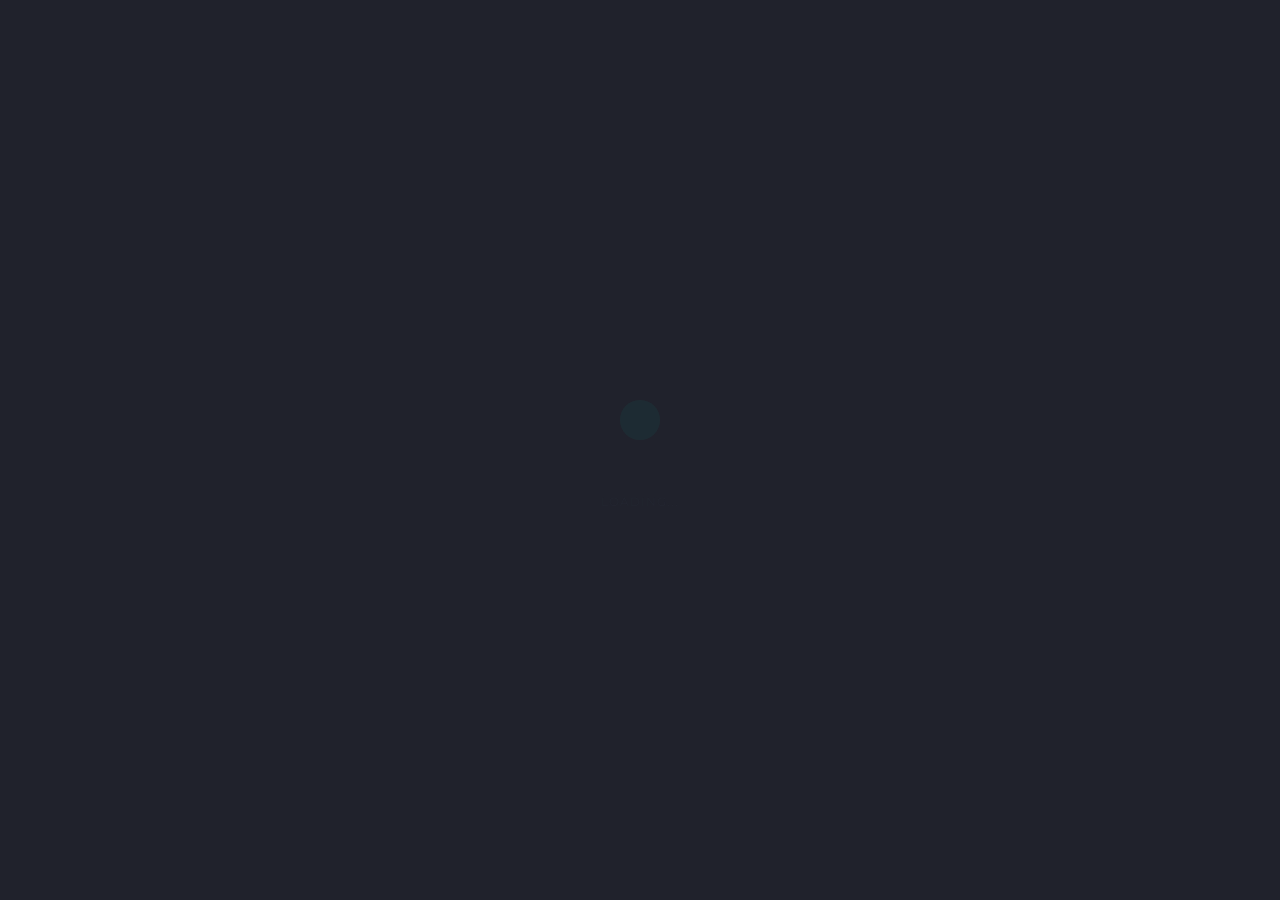
==== index.html @ bc63088d "Updated 'index.html' via CloudCannon" ====
<!DOCTYPE html>
<html lang="en-us" class="no-js">

	<head>
		<meta charset="utf-8">
        <title>Woolly Ally - Under Construction</title>
        <meta name="description" content="Web and Media Design">
        <meta name="viewport" content="width=device-width, initial-scale=1.0">
        <meta name="author" content="WoollyAlly">

        <!-- ================= Favicon ================== -->
        <!-- Standard -->
        <link rel="shortcut icon" href="img/favicon.png">

        <!-- ============== Resources style ============== -->
        <link rel="stylesheet" href="css/style.css" />

		<!-- Modernizr runs quickly on page load to detect features -->
		<script src="js/modernizr.custom.js"></script>
	</head>
	
	<body>

		<!-- Page preloader -->
		<div id="loading">
			<div id="preloader">
			    <div class="spinner">
                  <div class="double-bounce1"></div>
                  <div class="double-bounce2"></div>
                </div>
			</div>
		</div>
		<!-- Overlay and Star effect -->
		<div class="global-overlay">
			<div class="overlay skew-part">

				<div id='stars'></div>
				<div id='stars2'></div>
				<div id='stars3'></div>

			</div>
		</div>

		<!-- START - Home/Left Part -->
		<section id="left-side">

			<!-- Your logo -->
			<img src="img/logo.svg" alt="" class="brand-logo" />

			<div class="content">

				<h1 class="text-intro opacity-0">Hey There!</h1>
				<h1 class="text-intro opacity-0">We are making some updates, be back soon...</h1>

				<h2 class="text-intro opacity-0">Woolly Ally specializes in Web and Media for more information and a free quote get in touch with us today.</h2>

				<nav>
					<ul>
						<li>
						</li>
						<li>
							<a data-dialog="somedialog" class="action-btn trigger text-intro opacity-0">Get in Touch!</a>
						</li>
					</ul>
				</nav>

			</div>

		</section>
		<!-- END - Home/Left Part -->

		<!-- START - Newsletter Popup -->
		<div id="somedialog" class="dialog">

			<div class="dialog__overlay"></div>
					
			<div class="dialog__content">
						
				<div class="dialog-inner">
							
					<h4>Contact Us</h4>
							
					<p></p>

					<!-- Newsletter Form -->
					<div id="subscribe">

		                <form method="POST" id="notifyMe" method="POST">

            		<div class="row">

                        <!-- Full name -->
                        <div class="col-xs-12 col-sm-6 col-lg-6">
                            <div class="form-group">
                                <input type="text" id="name" class="form form-control" placeholder="Your Name" onfocus="this.placeholder = ''" onblur="this.placeholder = 'Your Name'" name="name" data-name="Name" required>
                            </div>
                        </div>

                        <!-- E-mail -->
                        <div class="col-xs-12 col-sm-6 col-lg-6">
                            <div class="form-group">
                                <input type="email" id="email" class="form form-control" placeholder="Your Email" onfocus="this.placeholder = ''" onblur="this.placeholder = 'Your Email'" name="email" data-name="Email Address" required>
                            </div>
                        </div>

                        <!-- Message -->
                        <div class="col-xs-12 col-sm-12 col-lg-12 no-padding">
                            <div class="form-group">
                                <textarea id="text-area" class="form textarea form-control" placeholder="Your message here... 20 characters Min." onfocus="this.placeholder = ''" onblur="this.placeholder = 'Your message here...'" name="message" data-name="Text Area" required></textarea>
                            </div>
                        </div>

                    </div>
		                    <div class="form-group">

		                        <div class="controls">
		                           
		                        	<!-- Spinner top left during the submission -->
		                        	<i class="fa fa-spinner opacity-0"></i>

		                            <!-- Button -->
		                            <button class="btn btn-lg submit">Send</button>

		                            <div class="clear"></div>

		                        </div>

		                    </div>

		                </form>

						<!-- Answer for the newsletter form is displayed in the next div, do not remove it. -->
						<div class="block-message">

							<div class="message">

								<p class="notify-valid"></p>

							</div>

						</div>

        			</div>
        			<!-- /. Newsletter Form -->

				</div>
				<!-- /. dialog-inner -->

				<!-- Button Cross to close the Newsletter Popup -->
				<button class="close-newsletter" data-dialog-close><i class="icon ion-close-round"></i></button>

			</div>
			<!-- /. dialog__content -->
						
		</div>
		<!-- END - Newsletter Popup -->

		<!-- Root element of PhotoSwipe, the gallery. Must have class pswp. -->
		<div class="pswp" tabindex="-1" role="dialog" aria-hidden="true">

		    <!-- Background of PhotoSwipe. 
	        	It's a separate element as animating opacity is faster than rgba(). -->
		    <div class="pswp__bg"></div>

		    <!-- Slides wrapper with overflow:hidden. -->
		    <div class="pswp__scroll-wrap">

		        <!-- Container that holds slides. 
		            PhotoSwipe keeps only 3 of them in the DOM to save memory.
		            Don't modify these 3 pswp__item elements, data is added later on. -->
		        <div class="pswp__container">
		            <div class="pswp__item"></div>
		            <div class="pswp__item"></div>
		            <div class="pswp__item"></div>
		        </div>

		        <!-- Default (PhotoSwipeUI_Default) interface on top of sliding area. Can be changed. -->
		        <div class="pswp__ui pswp__ui--hidden">

		            <div class="pswp__top-bar">

		                <!--  Controls are self-explanatory. Order can be changed. -->

		                <div class="pswp__counter"></div>

		                <button class="pswp__button pswp__button--close" title="Close (Esc)"></button>

		                <button class="pswp__button pswp__button--share" title="Share"></button>

		                <button class="pswp__button pswp__button--fs" title="Toggle fullscreen"></button>

		                <button class="pswp__button pswp__button--zoom" title="Zoom in/out"></button>

		                <!-- Preloader demo http://codepen.io/dimsemenov/pen/yyBWoR -->
		                <!-- element will get class pswp__preloader--active when preloader is running -->
		                <div class="pswp__preloader">
		                    <div class="pswp__preloader__icn">
		                      <div class="pswp__preloader__cut">
		                        <div class="pswp__preloader__donut"></div>
		                      </div>
		                    </div>
		                </div>

		            </div>

		            <div class="pswp__share-modal pswp__share-modal--hidden pswp__single-tap">
		                <div class="pswp__share-tooltip"></div> 
		            </div>

		            <button class="pswp__button pswp__button--arrow--left" title="Previous (arrow left)">
		            </button>

		            <button class="pswp__button pswp__button--arrow--right" title="Next (arrow right)">
		            </button>

		            <div class="pswp__caption">
		                <div class="pswp__caption__center"></div>
		            </div>

		        </div>

		    </div>

		</div>
		<!-- /. Root element of PhotoSwipe. Must have class pswp. -->

	<!-- ///////////////////\\\\\\\\\\\\\\\\\\\ -->
    <!-- ********** Resources jQuery ********** -->
    <!-- \\\\\\\\\\\\\\\\\\\/////////////////// -->
	
	<!-- * Libraries jQuery, Easing and Bootstrap - Be careful to not remove them * -->
	<script src="js/jquery.min.js"></script>
	<script src="js/jquery.easings.min.js"></script>
	<script src="js/bootstrap.min.js"></script>

	<!-- PhotoSwipe Core JS file -->
	<script src="js/velocity.min.js"></script> 

	<!-- PhotoSwipe UI JS file -->
	<script src="js/velocity.ui.min.js"></script> 

	<!-- Newsletter plugin -->
	<script src="js/notifyMe.js"></script>

	<!-- Contact form plugin -->
	<script src="js/contact-me.js"></script>

	<!-- Slideshow/Image plugin -->
	<script src="js/vegas.js"></script>

	<!-- Scroll plugin -->
	<script src="js/jquery.mousewheel.js"></script>

	<!-- Custom Scrollbar plugin -->
	<script src="js/jquery.mCustomScrollbar.js"></script>

	<!-- Popup Newsletter Form -->
	<script src="js/classie.js"></script>
	<script src="js/dialogFx.js"></script>

	<!-- PhotoSwipe Core JS file -->
	<script src="js/photoswipe.js"></script> 

	<!-- PhotoSwipe UI JS file -->
	<script src="js/photoswipe-ui-default.js"></script> 

	<!-- Main JS File -->
	<script src="js/main.js"></script>
	
	<!--[if lt IE 10]><script type="text/javascript" src="js/placeholder.js"></script><![endif]-->

	</body>

</html>
---- css/style.css ----
/*  TABLE OF CONTENTS
    ---------------------------
    *. @Import & Reset
    1. Generic styles
    2. Home
    3. More Informations
    4. Newsletter
    5. Contact
    6. Social Icons
    7. Footer/Copyright
    8. Media Queries
*/
/* ------------------------------------- */
/* *. @Import & Reset .................. */
/* ------------------------------------- */
/* http://bourbon.io/ Sass Mixin Library */
/* custom CSS files */
@import url(font-awesome.min.css);
@import url(ionicons.min.css);
@import url(bootstrap.min.css);
@import url(animate.css);
@import url(photoswipe.css);
@import url(default-skin/default-skin.css);
@import url(jquery.mCustomScrollbar.css);
@import url(vegas.css);
/* Google Fonts */
@import url("http://fonts.googleapis.com/css?family=Montserrat:400,700");
@import url("http://fonts.googleapis.com/css?family=Open+Sans:400,300,600,700");
/*
* http://meyerweb.com/eric/tools/css/reset/ 
* v2.0 | 20110126
* License: none (public domain)
*/
html, body, div, span, applet, object, iframe,
h1, h2, h3, h4, h5, h6, p, blockquote, pre,
a, abbr, acronym, address, big, cite, code,
del, dfn, em, img, ins, kbd, q, s, samp,
small, strike, strong, sub, sup, tt, var,
b, u, i, center,
dl, dt, dd, ol, ul, li,
fieldset, form, label, legend,
table, caption, tbody, tfoot, thead, tr, th, td,
article, aside, canvas, details, embed,
figure, figcaption, footer, header, hgroup,
menu, nav, output, ruby, section, summary,
time, mark, audio, video {
  margin: 0;
  padding: 0;
  border: 0;
  font-size: 100%;
  font: inherit;
  vertical-align: baseline;
}

/* HTML5 display-role reset for older browsers */
article, aside, details, figcaption, figure,
footer, header, hgroup, menu, nav, section, main {
  display: block;
}

body {
  line-height: 1;
}

ol, ul {
  list-style: none;
}

blockquote, q {
  quotes: none;
}

blockquote:before, blockquote:after,
q:before, q:after {
  content: '';
  content: none;
}

table {
  border-collapse: collapse;
  border-spacing: 0;
}

/* ------------------------------------- */
/* Preloader styles .................... */
/* ------------------------------------- */
#loading {
  width: 100vw;
  height: 100vh;
  background: #20232D;
  position: fixed;
  z-index: 999;
}
#loading #preloader {
  position: relative;
  width: 100%;
  height: 80px;
  top: calc(50% - 50px);
  text-align: center;
  margin: 0 auto;
}

#loading #preloader:after {
  content: "Loading...";
  /* Text under the circles */
  position: absolute;
  text-transform: uppercase;
  font-size: 12px;
  font-weight: 400;
  color: #4d515f;
  letter-spacing: 1px;
  font-family: Montserrat, "Helvetica Neue", "Lucida Grande", Arial, Verdana, sans-serif;
  top: 90px;
  width: 100%;
  left: 0;
  right: 0;
  height: 1px;
  text-align: center;
}
.spinner {
  width: 40px;
  height: 40px;

  position: relative;
  margin: 0 auto;
}

.double-bounce1, .double-bounce2 {
  width: 100%;
  height: 100%;
  border-radius: 50%;
  background-color: #00c8aa;
  opacity: 0.6;
  position: absolute;
  top: 0;
  left: 0;
  
  -webkit-animation: sk-bounce 2.0s infinite ease-in-out;
  animation: sk-bounce 2.0s infinite ease-in-out;
}

.double-bounce2 {
  -webkit-animation-delay: -1.0s;
  animation-delay: -1.0s;
}

@-webkit-keyframes sk-bounce {
  0%, 100% { -webkit-transform: scale(0.0) }
  50% { -webkit-transform: scale(1.0) }
}

@keyframes sk-bounce {
  0%, 100% { 
    transform: scale(0.0);
    -webkit-transform: scale(0.0);
  } 50% { 
    transform: scale(1.0);
    -webkit-transform: scale(1.0);
  }
}
/* ------------------------------------- */
/* 1. Generic styles ................... */
/* ------------------------------------- */
body {
  background: #20232D;
  font-family: "Open Sans", "Helvetica Neue", "Lucida Grande", Arial, Verdana, sans-serif;
  color: #FFFFFF;
  -webkit-font-smoothing: antialiased;
  -moz-osx-font-smoothing: grayscale;
  font-weight: 400;
  font-size: 100%;
  line-height: 1.5em;
  position: absolute;
  height: 100%;
}

.scroll-touch {
  overflow-y: auto;
  -webkit-overflow-scrolling: touch;
}

body, html {
  margin: 0;
  padding: 0;
  -webkit-tap-highlight-color: transparent;
  width: 100%;
}

body, input, select, textarea {
  -webkit-transition: all 0.2s cubic-bezier(0.42, 0, 0.58, 1);
  -moz-transition: all 0.2s cubic-bezier(0.42, 0, 0.58, 1);
  -ms-transition: all 0.2s cubic-bezier(0.42, 0, 0.58, 1);
  -o-transition: all 0.2s cubic-bezier(0.42, 0, 0.58, 1);
  transition: all 0.2s cubic-bezier(0.42, 0, 0.58, 1);
}

a {
  -webkit-transition: all 0.2s cubic-bezier(0.42, 0, 0.58, 1);
  -moz-transition: all 0.2s cubic-bezier(0.42, 0, 0.58, 1);
  -ms-transition: all 0.2s cubic-bezier(0.42, 0, 0.58, 1);
  -o-transition: all 0.2s cubic-bezier(0.42, 0, 0.58, 1);
  transition: all 0.2s cubic-bezier(0.42, 0, 0.58, 1);
  cursor: pointer;
  text-decoration: none;
  color: #FFFFFF;
}
a:hover {
  color: #00af94;
  text-decoration: none !important;
  outline: none !important;
}
a:active, a:focus {
  outline: none !important;
  text-decoration: none !important;
  color: #FFFFFF;
}

button {
  -webkit-transition: all 0.2s cubic-bezier(0.42, 0, 0.58, 1);
  -moz-transition: all 0.2s cubic-bezier(0.42, 0, 0.58, 1);
  -ms-transition: all 0.2s cubic-bezier(0.42, 0, 0.58, 1);
  -o-transition: all 0.2s cubic-bezier(0.42, 0, 0.58, 1);
  transition: all 0.2s cubic-bezier(0.42, 0, 0.58, 1);
  cursor: pointer;
}
button:hover, button:active, button:focus {
  outline: none !important;
  text-decoration: none !important;
  color: #2B2D35;
}

strong, b {
  font-weight: 700;
}

em, i {
  font-style: italic;
}

p {
  margin: 0;
  font-size: 1em;
  line-height: 1.6em;
  color: #FFFFFF;
  font-weight: 400;
}

h1, h2, h3, h4, h5, h6 {
  color: #FFFFFF;
  font-weight: 400;
  line-height: 1.3em;
}
h1 a, h2 a, h3 a, h4 a, h5 a, h6 a {
  color: inherit;
  text-decoration: none;
}
h1 small, h2 small, h3 small, h4 small, h5 small, h6 small {
  color: inherit;
}

h1 {
  font-size: 40px;
  font-family: Montserrat, "Helvetica Neue", "Lucida Grande", Arial, Verdana, sans-serif;
  font-weight: 700;
}

h2 {
  font-size: 22px;
  margin-top: 15px;
  margin-bottom: 30px;
}

h3 {
  font-size: 30px;
  margin-bottom: 25px;
}

h4 {
  font-size: 25px;
  margin-bottom: 25px;
}

h5 {
  font-size: 20px;
  margin-bottom: 25px;
}

h6 {
  font-size: 15px;
  margin-bottom: 25px;
}

sub {
  font-size: 0.8em;
  position: relative;
  top: 0.5em;
}

sup {
  font-size: 0.8em;
  position: relative;
  top: -0.5em;
}

.clear {
  clear: both;
}

.display-none {
  display: none !important;
}

.align-left {
  text-align: left;
}

.align-center {
  text-align: center;
}

.align-right {
  text-align: right;
}

.no-margin-bottom {
  margin-bottom: 0;
}

.opacity-0 {
  opacity: 0 !important;
  visibility: hidden !important;
}

.opacity-03 {
  opacity: 0.3 !important;
}

.opacity-1 {
  opacity: 1 !important;
  visibility: visible !important;
}

.index-999 {
  z-index: -999 !important;
}

/* ------------------------------------- */
/* 2. Home ............................. */
/* ------------------------------------- */
.light-btn {
  background: transparent;
  font-weight: 600;
  padding: 0.7em 2em;
  color: #FFFFFF;
  margin-right: 10px;
  border: 2px solid #FFFFFF;
  display: block;
  float: left;
}
.light-btn:hover {
  background: #FFFFFF;
  color: #2B2D35;
  border-color: #FFFFFF;
}

.action-btn {
  background: #00c8aa;
  font-weight: 600;
  padding: 0.7em 2em;
  color: #FFFFFF;
  border: 2px solid #00c8aa;
  display: block;
  float: left;
}
.action-btn:hover {
  background: #FFFFFF;
  color: #2B2D35;
  border-color: #FFFFFF;
}

.global-overlay {
  position: fixed;
  top: 0;
  left: -100vw;
  height: 100%;
  overflow: visible;
  width: 100%;
  opacity: 0;
}

.overlay {
  position: fixed;
  overflow: hidden;
  top: 0;
  left: -50%;
  background: rgba(32, 35, 45, 0.8);
  width: 100%;
  height: 100%;
  -webkit-transition: all 0.5s cubic-bezier(0.7, 0, 0.3, 1);
  -moz-transition: all 0.5s cubic-bezier(0.7, 0, 0.3, 1);
  -ms-transition: all 0.5s cubic-bezier(0.7, 0, 0.3, 1);
  -o-transition: all 0.5s cubic-bezier(0.7, 0, 0.3, 1);
  transition: all 0.5s cubic-bezier(0.7, 0, 0.3, 1);
  border-right: 1px solid #15171e;
}
.overlay.skew-part {
  -webkit-transform: skew(-25deg, 0deg);
  -moz-transform: skew(-25deg, 0deg);
  -ms-transform: skew(-25deg, 0deg);
  -o-transform: skew(-25deg, 0deg);
  transform: skew(-25deg, 0deg);
}

#stars {
  width: 1px;
  height: 1px;
  margin-left: 25%;
  background: transparent;
  box-shadow: 1024px 2186px #FFF , 1594px 731px #FFF , 307px 989px #FFF , 39px 2174px #FFF , 218px 1294px #FFF , 1140px 689px #FFF , 2297px 83px #FFF , 1199px 1096px #FFF , 1551px 1135px #FFF , 834px 1137px #FFF , 1070px 1367px #FFF , 136px 1315px #FFF , 2197px 851px #FFF , 1875px 951px #FFF , 611px 814px #FFF , 1089px 274px #FFF , 406px 664px #FFF , 88px 927px #FFF , 371px 2404px #FFF , 1004px 1441px #FFF , 2279px 1579px #FFF , 507px 648px #FFF , 1505px 1026px #FFF , 1792px 1918px #FFF , 1960px 293px #FFF , 794px 1724px #FFF , 1745px 17px #FFF , 1848px 126px #FFF , 2443px 990px #FFF , 2194px 2442px #FFF , 2483px 822px #FFF , 1989px 1710px #FFF , 379px 2345px #FFF , 102px 2450px #FFF , 342px 2177px #FFF , 333px 2083px #FFF , 1578px 1012px #FFF , 1879px 2357px #FFF , 2287px 1437px #FFF , 2483px 1047px #FFF , 422px 455px #FFF , 447px 50px #FFF , 151px 61px #FFF , 1663px 2040px #FFF , 567px 494px #FFF , 179px 739px #FFF , 809px 975px #FFF , 972px 1653px #FFF , 2120px 1259px #FFF , 1024px 2475px #FFF , 69px 1096px #FFF , 1757px 1759px #FFF , 2267px 1081px #FFF , 456px 1192px #FFF , 1663px 582px #FFF , 755px 784px #FFF , 733px 933px #FFF , 437px 601px #FFF , 1935px 3px #FFF , 2499px 433px #FFF , 1850px 890px #FFF , 797px 1557px #FFF , 352px 2025px #FFF , 1390px 57px #FFF , 1051px 1512px #FFF , 2359px 1549px #FFF , 395px 30px #FFF , 2276px 140px #FFF , 1263px 652px #FFF , 2039px 886px #FFF , 2494px 710px #FFF , 1397px 60px #FFF , 1421px 793px #FFF , 2065px 590px #FFF , 671px 1573px #FFF , 931px 2328px #FFF , 2263px 2130px #FFF , 1218px 819px #FFF , 2265px 1816px #FFF , 994px 103px #FFF , 129px 1184px #FFF , 1342px 1197px #FFF , 52px 67px #FFF , 1617px 1645px #FFF , 2175px 1949px #FFF , 1400px 1325px #FFF , 1098px 340px #FFF , 2401px 2078px #FFF , 1354px 2349px #FFF , 1917px 739px #FFF , 2498px 883px #FFF , 2240px 2415px #FFF , 524px 1070px #FFF , 2269px 953px #FFF , 368px 1357px #FFF , 1557px 1638px #FFF , 953px 1134px #FFF , 1398px 1751px #FFF , 984px 1215px #FFF , 1858px 73px #FFF , 1863px 498px #FFF , 663px 614px #FFF , 443px 67px #FFF , 2059px 1397px #FFF , 886px 1107px #FFF , 2288px 560px #FFF , 1359px 752px #FFF , 1343px 503px #FFF , 1700px 422px #FFF , 1738px 1910px #FFF , 136px 1942px #FFF , 1903px 1592px #FFF , 418px 2382px #FFF , 2416px 2374px #FFF , 2262px 991px #FFF , 809px 1929px #FFF , 624px 1453px #FFF , 1833px 2318px #FFF , 962px 2013px #FFF , 1506px 2305px #FFF , 2170px 2169px #FFF , 1248px 2262px #FFF , 1769px 720px #FFF , 1600px 1261px #FFF , 2423px 459px #FFF , 1837px 1128px #FFF , 302px 1805px #FFF , 2218px 480px #FFF , 1487px 947px #FFF , 877px 2176px #FFF , 99px 2198px #FFF , 183px 1594px #FFF , 1528px 921px #FFF , 1045px 171px #FFF , 2436px 270px #FFF , 472px 1118px #FFF , 554px 316px #FFF , 163px 2484px #FFF , 2315px 2385px #FFF , 748px 1324px #FFF , 1007px 1342px #FFF , 1598px 1669px #FFF , 2372px 1446px #FFF , 1305px 763px #FFF , 941px 968px #FFF , 756px 257px #FFF , 2239px 1234px #FFF , 439px 1397px #FFF , 2451px 1211px #FFF , 2112px 1249px #FFF , 2343px 1639px #FFF , 27px 29px #FFF , 1155px 289px #FFF , 320px 616px #FFF , 473px 400px #FFF , 1614px 874px #FFF , 654px 1251px #FFF , 531px 2486px #FFF , 1999px 652px #FFF , 185px 157px #FFF , 520px 877px #FFF , 2484px 15px #FFF , 1824px 1662px #FFF , 57px 1489px #FFF , 950px 518px #FFF , 1607px 1783px #FFF , 1277px 830px #FFF , 1791px 2157px #FFF , 2094px 465px #FFF , 878px 1717px #FFF , 1389px 775px #FFF , 867px 2062px #FFF , 1133px 1079px #FFF , 1703px 752px #FFF , 1923px 2016px #FFF , 2056px 1067px #FFF , 2417px 1221px #FFF , 1298px 1512px #FFF , 370px 855px #FFF , 2009px 226px #FFF , 2179px 782px #FFF , 1765px 1385px #FFF , 574px 2262px #FFF , 2033px 8px #FFF , 1790px 730px #FFF , 77px 268px #FFF , 213px 2299px #FFF , 2302px 45px #FFF , 980px 276px #FFF , 310px 1170px #FFF , 1233px 1578px #FFF , 1016px 1052px #FFF , 1864px 2373px #FFF , 1232px 244px #FFF , 2256px 2268px #FFF , 682px 1646px #FFF , 812px 1720px #FFF , 1610px 320px #FFF , 1143px 1758px #FFF , 759px 1243px #FFF , 2484px 362px #FFF , 1228px 94px #FFF , 807px 854px #FFF , 1988px 1926px #FFF , 1687px 314px #FFF , 1129px 609px #FFF , 2454px 1649px #FFF , 2455px 2113px #FFF , 78px 1341px #FFF , 1966px 1057px #FFF , 844px 2300px #FFF , 703px 1722px #FFF , 651px 2267px #FFF , 624px 1989px #FFF , 1657px 1235px #FFF , 1675px 2419px #FFF , 2110px 1721px #FFF , 240px 1142px #FFF , 1811px 709px #FFF , 504px 1983px #FFF , 144px 2161px #FFF , 604px 1747px #FFF , 1582px 234px #FFF , 2366px 595px #FFF , 2337px 2352px #FFF , 1316px 881px #FFF , 244px 2428px #FFF , 2431px 411px #FFF , 877px 2428px #FFF , 1668px 1560px #FFF , 1472px 142px #FFF , 851px 1366px #FFF , 485px 818px #FFF , 216px 756px #FFF , 597px 722px #FFF , 2476px 840px #FFF , 1530px 746px #FFF , 2465px 1028px #FFF , 1214px 247px #FFF , 305px 570px #FFF , 1079px 2385px #FFF , 2340px 150px #FFF , 2278px 1190px #FFF , 936px 1910px #FFF , 83px 1964px #FFF , 1387px 1977px #FFF , 668px 1508px #FFF , 560px 1695px #FFF , 1615px 1106px #FFF , 1715px 2070px #FFF , 676px 654px #FFF , 2014px 894px #FFF , 1739px 1310px #FFF , 1547px 789px #FFF , 2070px 1725px #FFF , 492px 1317px #FFF , 970px 1957px #FFF , 2248px 2132px #FFF , 1169px 227px #FFF , 2140px 420px #FFF , 1101px 2186px #FFF , 534px 348px #FFF , 1834px 1446px #FFF , 11px 2043px #FFF , 403px 137px #FFF , 2043px 291px #FFF , 1475px 1744px #FFF , 700px 1247px #FFF , 2132px 2245px #FFF , 1556px 665px #FFF , 1285px 471px #FFF , 2462px 1186px #FFF , 320px 207px #FFF , 1021px 1919px #FFF , 808px 1878px #FFF , 1922px 2204px #FFF , 1966px 698px #FFF , 312px 2145px #FFF , 1990px 251px #FFF , 2404px 51px #FFF , 406px 748px #FFF , 2253px 1459px #FFF , 1506px 348px #FFF , 1655px 882px #FFF , 1287px 684px #FFF , 407px 2174px #FFF , 2125px 145px #FFF , 2124px 910px #FFF , 204px 2227px #FFF , 2214px 1423px #FFF , 1032px 2272px #FFF , 713px 2091px #FFF , 400px 739px #FFF , 238px 719px #FFF , 2290px 1816px #FFF , 892px 2052px #FFF , 1697px 2296px #FFF , 1792px 207px #FFF , 2378px 1835px #FFF , 1339px 2094px #FFF , 973px 1138px #FFF , 1726px 1827px #FFF , 540px 1081px #FFF , 458px 1359px #FFF , 351px 2023px #FFF , 1479px 1126px #FFF , 659px 1786px #FFF , 2116px 860px #FFF , 231px 1690px #FFF , 133px 2332px #FFF , 460px 2267px #FFF , 2474px 129px #FFF , 2136px 407px #FFF , 964px 2230px #FFF , 181px 1580px #FFF , 2009px 552px #FFF , 1472px 2370px #FFF , 2277px 1961px #FFF , 860px 468px #FFF , 137px 2308px #FFF , 2442px 2326px #FFF , 1304px 2188px #FFF , 1607px 409px #FFF , 1781px 991px #FFF , 2051px 1276px #FFF , 746px 1303px #FFF , 668px 905px #FFF , 938px 1458px #FFF , 510px 1733px #FFF , 1785px 256px #FFF , 732px 775px #FFF , 497px 1993px #FFF , 1956px 218px #FFF , 1622px 1593px #FFF , 616px 1847px #FFF , 2287px 88px #FFF , 331px 1815px #FFF , 1844px 269px #FFF , 139px 357px #FFF , 2351px 1725px #FFF , 885px 2048px #FFF , 739px 460px #FFF , 2329px 1072px #FFF , 2351px 2107px #FFF , 675px 1955px #FFF , 679px 1935px #FFF , 1386px 579px #FFF , 639px 2400px #FFF , 902px 2207px #FFF , 804px 2372px #FFF , 1755px 2397px #FFF , 2411px 92px #FFF , 1419px 1520px #FFF , 1153px 975px #FFF , 234px 1871px #FFF , 1583px 589px #FFF , 1171px 714px #FFF , 884px 1011px #FFF , 56px 1880px #FFF , 771px 2413px #FFF , 478px 1248px #FFF , 2086px 1595px #FFF , 1089px 2008px #FFF , 1812px 2177px #FFF , 1289px 1196px #FFF , 1235px 937px #FFF , 1674px 74px #FFF , 1973px 693px #FFF , 1835px 1149px #FFF , 589px 1783px #FFF , 2248px 1738px #FFF , 2169px 264px #FFF , 1226px 2341px #FFF , 734px 671px #FFF , 366px 215px #FFF , 302px 801px #FFF , 466px 738px #FFF , 1819px 575px #FFF , 2393px 2262px #FFF , 1598px 2137px #FFF , 1284px 2145px #FFF , 2196px 929px #FFF , 2072px 1030px #FFF , 2161px 1476px #FFF , 428px 1430px #FFF , 1989px 1576px #FFF , 672px 2233px #FFF , 116px 1132px #FFF , 1799px 2060px #FFF , 969px 1747px #FFF , 1929px 129px #FFF , 1526px 703px #FFF , 1862px 457px #FFF , 1785px 551px #FFF , 2362px 846px #FFF , 294px 1878px #FFF , 2260px 698px #FFF , 1841px 1178px #FFF , 1734px 121px #FFF , 467px 395px #FFF , 1996px 1658px #FFF , 1044px 1650px #FFF , 638px 1156px #FFF , 1797px 2445px #FFF , 919px 2098px #FFF , 1965px 560px #FFF , 2073px 2422px #FFF , 1211px 1417px #FFF , 884px 2046px #FFF , 666px 651px #FFF , 954px 653px #FFF , 2241px 175px #FFF , 984px 2314px #FFF , 1595px 1235px #FFF , 947px 1627px #FFF , 831px 2007px #FFF , 561px 628px #FFF , 2423px 2004px #FFF , 1472px 871px #FFF , 765px 34px #FFF , 657px 2279px #FFF , 1759px 1688px #FFF , 1140px 1575px #FFF , 1520px 1562px #FFF , 1966px 845px #FFF , 955px 2021px #FFF , 1212px 2479px #FFF , 2091px 2350px #FFF , 2438px 1478px #FFF , 1655px 368px #FFF , 2281px 2481px #FFF , 2356px 1742px #FFF , 832px 1860px #FFF , 1402px 268px #FFF , 311px 214px #FFF , 2056px 1736px #FFF , 1447px 1930px #FFF , 778px 2048px #FFF , 2226px 326px #FFF , 1156px 2052px #FFF , 836px 1901px #FFF , 1682px 924px #FFF , 2434px 669px #FFF , 1597px 2411px #FFF , 1876px 291px #FFF , 150px 496px #FFF , 436px 2132px #FFF , 131px 2299px #FFF , 2476px 2112px #FFF , 1289px 1294px #FFF , 1979px 2152px #FFF , 1975px 1133px #FFF , 1569px 2306px #FFF , 407px 116px #FFF , 214px 2123px #FFF , 733px 2029px #FFF , 1467px 884px #FFF , 462px 1188px #FFF , 1536px 219px #FFF , 2435px 2410px #FFF , 1713px 250px #FFF , 478px 731px #FFF , 1233px 471px #FFF , 239px 1119px #FFF , 2444px 263px #FFF , 115px 2371px #FFF , 561px 1814px #FFF , 151px 2131px #FFF , 2057px 1318px #FFF , 252px 578px #FFF , 1646px 1285px #FFF , 990px 468px #FFF , 1210px 1996px #FFF , 1126px 2155px #FFF , 827px 2091px #FFF , 1947px 2045px #FFF , 1392px 2173px #FFF , 19px 2473px #FFF , 699px 279px #FFF , 1940px 12px #FFF , 191px 1891px #FFF , 1467px 618px #FFF , 802px 419px #FFF , 496px 2092px #FFF , 14px 982px #FFF , 1763px 1205px #FFF , 1265px 2296px #FFF , 1086px 2322px #FFF , 40px 2032px #FFF , 27px 810px #FFF , 1803px 506px #FFF , 1686px 729px #FFF , 900px 1217px #FFF , 1536px 443px #FFF , 852px 1965px #FFF , 185px 1084px #FFF , 374px 1583px #FFF , 2182px 1582px #FFF , 638px 262px #FFF , 1224px 1550px #FFF , 209px 525px #FFF , 686px 196px #FFF , 894px 439px #FFF , 1323px 662px #FFF , 719px 395px #FFF , 721px 1154px #FFF , 2477px 1863px #FFF , 661px 2330px #FFF , 2041px 255px #FFF , 1521px 1960px #FFF , 5px 172px #FFF , 1964px 1506px #FFF , 2117px 1604px #FFF , 321px 498px #FFF , 342px 1504px #FFF , 66px 1226px #FFF , 2290px 519px #FFF , 1912px 631px #FFF , 311px 1577px #FFF , 505px 1112px #FFF , 1792px 1497px #FFF , 862px 2398px #FFF , 351px 1513px #FFF , 2443px 395px #FFF , 2157px 1588px #FFF , 470px 1217px #FFF , 1484px 2218px #FFF , 1138px 1049px #FFF , 1882px 1911px #FFF , 2022px 620px #FFF , 1772px 1650px #FFF , 931px 1805px #FFF , 2097px 2048px #FFF , 283px 2004px #FFF , 1820px 1725px #FFF , 996px 380px #FFF , 129px 1803px #FFF , 84px 2149px #FFF , 106px 121px #FFF , 360px 1221px #FFF , 1298px 426px #FFF , 1587px 708px #FFF , 686px 1724px #FFF , 2167px 1295px #FFF , 9px 2086px #FFF , 2090px 905px #FFF , 1088px 1784px #FFF , 1945px 1817px #FFF , 1755px 1064px #FFF , 2375px 1369px #FFF , 1568px 113px #FFF , 2424px 2263px #FFF , 1589px 1142px #FFF , 1921px 2267px #FFF , 234px 1159px #FFF , 1449px 512px #FFF , 845px 460px #FFF , 907px 1342px #FFF , 1575px 1651px #FFF , 1392px 574px #FFF , 1721px 2216px #FFF , 2272px 1773px #FFF , 1971px 1466px #FFF , 2423px 136px #FFF , 1489px 1539px #FFF , 338px 1333px #FFF , 752px 2399px #FFF , 719px 1444px #FFF , 1805px 910px #FFF , 1235px 2399px #FFF , 1243px 2452px #FFF , 1908px 1405px #FFF , 1359px 901px #FFF , 71px 1643px #FFF , 1175px 894px #FFF , 1372px 510px #FFF , 1239px 299px #FFF , 118px 1625px #FFF , 1690px 149px #FFF , 2470px 2377px #FFF , 550px 767px #FFF , 1606px 1145px #FFF , 137px 1716px #FFF , 40px 2253px #FFF , 304px 1298px #FFF , 1746px 939px #FFF , 924px 997px #FFF , 1718px 512px #FFF , 833px 226px #FFF , 539px 817px #FFF , 787px 1571px #FFF , 972px 1237px #FFF , 1414px 665px #FFF , 1321px 235px #FFF , 791px 2347px #FFF , 1610px 161px #FFF , 64px 2111px #FFF , 43px 1241px #FFF , 1053px 2312px #FFF , 249px 1751px #FFF , 802px 2442px #FFF , 1468px 28px #FFF , 73px 1232px #FFF , 2222px 1702px #FFF , 1305px 691px #FFF , 1781px 1446px #FFF , 777px 148px #FFF , 398px 1828px #FFF , 662px 1173px #FFF , 1330px 1184px #FFF , 10px 157px #FFF , 657px 1750px #FFF , 2388px 319px #FFF , 714px 1616px #FFF , 1164px 1433px #FFF , 510px 1365px #FFF , 2137px 15px #FFF , 1685px 1702px #FFF , 1427px 578px #FFF , 1314px 1359px #FFF , 1357px 1034px #FFF , 2079px 1573px #FFF , 1862px 1992px #FFF , 1270px 459px #FFF , 1206px 550px #FFF , 2387px 1152px #FFF , 585px 2454px #FFF , 1199px 380px #FFF , 402px 1187px #FFF , 599px 1592px #FFF , 2416px 1505px #FFF , 212px 2383px #FFF , 2386px 1142px #FFF , 138px 2173px #FFF , 1395px 268px #FFF , 812px 1820px #FFF , 2132px 982px #FFF , 195px 617px #FFF , 2155px 1190px #FFF , 419px 754px #FFF , 1164px 1351px #FFF , 1473px 9px #FFF , 2471px 227px #FFF , 2409px 352px #FFF , 754px 1383px #FFF , 1474px 2245px #FFF , 594px 94px #FFF , 2296px 1761px #FFF , 1099px 2066px #FFF , 863px 780px #FFF , 2299px 917px #FFF , 754px 290px #FFF , 2417px 1967px #FFF , 2420px 463px #FFF , 2149px 339px #FFF , 1766px 625px #FFF , 1629px 557px #FFF , 979px 175px #FFF , 482px 1794px #FFF , 2179px 1465px #FFF , 267px 2082px #FFF , 1986px 2295px #FFF , 323px 1876px #FFF , 417px 2286px #FFF , 213px 1856px #FFF , 1612px 927px #FFF , 84px 1542px #FFF , 1030px 385px #FFF , 2004px 1253px #FFF , 2231px 1941px #FFF , 803px 2447px #FFF , 149px 2354px #FFF , 2221px 580px #FFF , 32px 764px #FFF , 2343px 2498px #FFF , 1425px 502px #FFF , 1946px 1358px #FFF , 1373px 1398px #FFF , 2329px 970px #FFF , 691px 1628px #FFF , 2292px 1548px #FFF , 524px 1352px #FFF , 1534px 1858px #FFF , 1899px 1384px #FFF , 772px 267px #FFF , 1272px 1431px #FFF , 82px 1579px #FFF , 1539px 2446px #FFF , 749px 2370px #FFF , 1244px 2317px #FFF , 1373px 2457px #FFF , 643px 1042px #FFF , 2099px 1914px #FFF , 1422px 627px #FFF , 776px 1684px #FFF , 1622px 1250px #FFF , 1269px 708px #FFF , 820px 849px #FFF , 1860px 2362px #FFF , 1808px 1860px #FFF;
  -webkit-animation: animStar 50s infinite linear;
  -moz-animation: animStar 50s infinite linear;
  animation: animStar 50s infinite linear;
}
#stars:after {
  content: " ";
  position: absolute;
  top: 2000px;
  width: 1px;
  height: 1px;
  background: transparent;
  box-shadow: 1024px 2186px #FFF , 1594px 731px #FFF , 307px 989px #FFF , 39px 2174px #FFF , 218px 1294px #FFF , 1140px 689px #FFF , 2297px 83px #FFF , 1199px 1096px #FFF , 1551px 1135px #FFF , 834px 1137px #FFF , 1070px 1367px #FFF , 136px 1315px #FFF , 2197px 851px #FFF , 1875px 951px #FFF , 611px 814px #FFF , 1089px 274px #FFF , 406px 664px #FFF , 88px 927px #FFF , 371px 2404px #FFF , 1004px 1441px #FFF , 2279px 1579px #FFF , 507px 648px #FFF , 1505px 1026px #FFF , 1792px 1918px #FFF , 1960px 293px #FFF , 794px 1724px #FFF , 1745px 17px #FFF , 1848px 126px #FFF , 2443px 990px #FFF , 2194px 2442px #FFF , 2483px 822px #FFF , 1989px 1710px #FFF , 379px 2345px #FFF , 102px 2450px #FFF , 342px 2177px #FFF , 333px 2083px #FFF , 1578px 1012px #FFF , 1879px 2357px #FFF , 2287px 1437px #FFF , 2483px 1047px #FFF , 422px 455px #FFF , 447px 50px #FFF , 151px 61px #FFF , 1663px 2040px #FFF , 567px 494px #FFF , 179px 739px #FFF , 809px 975px #FFF , 972px 1653px #FFF , 2120px 1259px #FFF , 1024px 2475px #FFF , 69px 1096px #FFF , 1757px 1759px #FFF , 2267px 1081px #FFF , 456px 1192px #FFF , 1663px 582px #FFF , 755px 784px #FFF , 733px 933px #FFF , 437px 601px #FFF , 1935px 3px #FFF , 2499px 433px #FFF , 1850px 890px #FFF , 797px 1557px #FFF , 352px 2025px #FFF , 1390px 57px #FFF , 1051px 1512px #FFF , 2359px 1549px #FFF , 395px 30px #FFF , 2276px 140px #FFF , 1263px 652px #FFF , 2039px 886px #FFF , 2494px 710px #FFF , 1397px 60px #FFF , 1421px 793px #FFF , 2065px 590px #FFF , 671px 1573px #FFF , 931px 2328px #FFF , 2263px 2130px #FFF , 1218px 819px #FFF , 2265px 1816px #FFF , 994px 103px #FFF , 129px 1184px #FFF , 1342px 1197px #FFF , 52px 67px #FFF , 1617px 1645px #FFF , 2175px 1949px #FFF , 1400px 1325px #FFF , 1098px 340px #FFF , 2401px 2078px #FFF , 1354px 2349px #FFF , 1917px 739px #FFF , 2498px 883px #FFF , 2240px 2415px #FFF , 524px 1070px #FFF , 2269px 953px #FFF , 368px 1357px #FFF , 1557px 1638px #FFF , 953px 1134px #FFF , 1398px 1751px #FFF , 984px 1215px #FFF , 1858px 73px #FFF , 1863px 498px #FFF , 663px 614px #FFF , 443px 67px #FFF , 2059px 1397px #FFF , 886px 1107px #FFF , 2288px 560px #FFF , 1359px 752px #FFF , 1343px 503px #FFF , 1700px 422px #FFF , 1738px 1910px #FFF , 136px 1942px #FFF , 1903px 1592px #FFF , 418px 2382px #FFF , 2416px 2374px #FFF , 2262px 991px #FFF , 809px 1929px #FFF , 624px 1453px #FFF , 1833px 2318px #FFF , 962px 2013px #FFF , 1506px 2305px #FFF , 2170px 2169px #FFF , 1248px 2262px #FFF , 1769px 720px #FFF , 1600px 1261px #FFF , 2423px 459px #FFF , 1837px 1128px #FFF , 302px 1805px #FFF , 2218px 480px #FFF , 1487px 947px #FFF , 877px 2176px #FFF , 99px 2198px #FFF , 183px 1594px #FFF , 1528px 921px #FFF , 1045px 171px #FFF , 2436px 270px #FFF , 472px 1118px #FFF , 554px 316px #FFF , 163px 2484px #FFF , 2315px 2385px #FFF , 748px 1324px #FFF , 1007px 1342px #FFF , 1598px 1669px #FFF , 2372px 1446px #FFF , 1305px 763px #FFF , 941px 968px #FFF , 756px 257px #FFF , 2239px 1234px #FFF , 439px 1397px #FFF , 2451px 1211px #FFF , 2112px 1249px #FFF , 2343px 1639px #FFF , 27px 29px #FFF , 1155px 289px #FFF , 320px 616px #FFF , 473px 400px #FFF , 1614px 874px #FFF , 654px 1251px #FFF , 531px 2486px #FFF , 1999px 652px #FFF , 185px 157px #FFF , 520px 877px #FFF , 2484px 15px #FFF , 1824px 1662px #FFF , 57px 1489px #FFF , 950px 518px #FFF , 1607px 1783px #FFF , 1277px 830px #FFF , 1791px 2157px #FFF , 2094px 465px #FFF , 878px 1717px #FFF , 1389px 775px #FFF , 867px 2062px #FFF , 1133px 1079px #FFF , 1703px 752px #FFF , 1923px 2016px #FFF , 2056px 1067px #FFF , 2417px 1221px #FFF , 1298px 1512px #FFF , 370px 855px #FFF , 2009px 226px #FFF , 2179px 782px #FFF , 1765px 1385px #FFF , 574px 2262px #FFF , 2033px 8px #FFF , 1790px 730px #FFF , 77px 268px #FFF , 213px 2299px #FFF , 2302px 45px #FFF , 980px 276px #FFF , 310px 1170px #FFF , 1233px 1578px #FFF , 1016px 1052px #FFF , 1864px 2373px #FFF , 1232px 244px #FFF , 2256px 2268px #FFF , 682px 1646px #FFF , 812px 1720px #FFF , 1610px 320px #FFF , 1143px 1758px #FFF , 759px 1243px #FFF , 2484px 362px #FFF , 1228px 94px #FFF , 807px 854px #FFF , 1988px 1926px #FFF , 1687px 314px #FFF , 1129px 609px #FFF , 2454px 1649px #FFF , 2455px 2113px #FFF , 78px 1341px #FFF , 1966px 1057px #FFF , 844px 2300px #FFF , 703px 1722px #FFF , 651px 2267px #FFF , 624px 1989px #FFF , 1657px 1235px #FFF , 1675px 2419px #FFF , 2110px 1721px #FFF , 240px 1142px #FFF , 1811px 709px #FFF , 504px 1983px #FFF , 144px 2161px #FFF , 604px 1747px #FFF , 1582px 234px #FFF , 2366px 595px #FFF , 2337px 2352px #FFF , 1316px 881px #FFF , 244px 2428px #FFF , 2431px 411px #FFF , 877px 2428px #FFF , 1668px 1560px #FFF , 1472px 142px #FFF , 851px 1366px #FFF , 485px 818px #FFF , 216px 756px #FFF , 597px 722px #FFF , 2476px 840px #FFF , 1530px 746px #FFF , 2465px 1028px #FFF , 1214px 247px #FFF , 305px 570px #FFF , 1079px 2385px #FFF , 2340px 150px #FFF , 2278px 1190px #FFF , 936px 1910px #FFF , 83px 1964px #FFF , 1387px 1977px #FFF , 668px 1508px #FFF , 560px 1695px #FFF , 1615px 1106px #FFF , 1715px 2070px #FFF , 676px 654px #FFF , 2014px 894px #FFF , 1739px 1310px #FFF , 1547px 789px #FFF , 2070px 1725px #FFF , 492px 1317px #FFF , 970px 1957px #FFF , 2248px 2132px #FFF , 1169px 227px #FFF , 2140px 420px #FFF , 1101px 2186px #FFF , 534px 348px #FFF , 1834px 1446px #FFF , 11px 2043px #FFF , 403px 137px #FFF , 2043px 291px #FFF , 1475px 1744px #FFF , 700px 1247px #FFF , 2132px 2245px #FFF , 1556px 665px #FFF , 1285px 471px #FFF , 2462px 1186px #FFF , 320px 207px #FFF , 1021px 1919px #FFF , 808px 1878px #FFF , 1922px 2204px #FFF , 1966px 698px #FFF , 312px 2145px #FFF , 1990px 251px #FFF , 2404px 51px #FFF , 406px 748px #FFF , 2253px 1459px #FFF , 1506px 348px #FFF , 1655px 882px #FFF , 1287px 684px #FFF , 407px 2174px #FFF , 2125px 145px #FFF , 2124px 910px #FFF , 204px 2227px #FFF , 2214px 1423px #FFF , 1032px 2272px #FFF , 713px 2091px #FFF , 400px 739px #FFF , 238px 719px #FFF , 2290px 1816px #FFF , 892px 2052px #FFF , 1697px 2296px #FFF , 1792px 207px #FFF , 2378px 1835px #FFF , 1339px 2094px #FFF , 973px 1138px #FFF , 1726px 1827px #FFF , 540px 1081px #FFF , 458px 1359px #FFF , 351px 2023px #FFF , 1479px 1126px #FFF , 659px 1786px #FFF , 2116px 860px #FFF , 231px 1690px #FFF , 133px 2332px #FFF , 460px 2267px #FFF , 2474px 129px #FFF , 2136px 407px #FFF , 964px 2230px #FFF , 181px 1580px #FFF , 2009px 552px #FFF , 1472px 2370px #FFF , 2277px 1961px #FFF , 860px 468px #FFF , 137px 2308px #FFF , 2442px 2326px #FFF , 1304px 2188px #FFF , 1607px 409px #FFF , 1781px 991px #FFF , 2051px 1276px #FFF , 746px 1303px #FFF , 668px 905px #FFF , 938px 1458px #FFF , 510px 1733px #FFF , 1785px 256px #FFF , 732px 775px #FFF , 497px 1993px #FFF , 1956px 218px #FFF , 1622px 1593px #FFF , 616px 1847px #FFF , 2287px 88px #FFF , 331px 1815px #FFF , 1844px 269px #FFF , 139px 357px #FFF , 2351px 1725px #FFF , 885px 2048px #FFF , 739px 460px #FFF , 2329px 1072px #FFF , 2351px 2107px #FFF , 675px 1955px #FFF , 679px 1935px #FFF , 1386px 579px #FFF , 639px 2400px #FFF , 902px 2207px #FFF , 804px 2372px #FFF , 1755px 2397px #FFF , 2411px 92px #FFF , 1419px 1520px #FFF , 1153px 975px #FFF , 234px 1871px #FFF , 1583px 589px #FFF , 1171px 714px #FFF , 884px 1011px #FFF , 56px 1880px #FFF , 771px 2413px #FFF , 478px 1248px #FFF , 2086px 1595px #FFF , 1089px 2008px #FFF , 1812px 2177px #FFF , 1289px 1196px #FFF , 1235px 937px #FFF , 1674px 74px #FFF , 1973px 693px #FFF , 1835px 1149px #FFF , 589px 1783px #FFF , 2248px 1738px #FFF , 2169px 264px #FFF , 1226px 2341px #FFF , 734px 671px #FFF , 366px 215px #FFF , 302px 801px #FFF , 466px 738px #FFF , 1819px 575px #FFF , 2393px 2262px #FFF , 1598px 2137px #FFF , 1284px 2145px #FFF , 2196px 929px #FFF , 2072px 1030px #FFF , 2161px 1476px #FFF , 428px 1430px #FFF , 1989px 1576px #FFF , 672px 2233px #FFF , 116px 1132px #FFF , 1799px 2060px #FFF , 969px 1747px #FFF , 1929px 129px #FFF , 1526px 703px #FFF , 1862px 457px #FFF , 1785px 551px #FFF , 2362px 846px #FFF , 294px 1878px #FFF , 2260px 698px #FFF , 1841px 1178px #FFF , 1734px 121px #FFF , 467px 395px #FFF , 1996px 1658px #FFF , 1044px 1650px #FFF , 638px 1156px #FFF , 1797px 2445px #FFF , 919px 2098px #FFF , 1965px 560px #FFF , 2073px 2422px #FFF , 1211px 1417px #FFF , 884px 2046px #FFF , 666px 651px #FFF , 954px 653px #FFF , 2241px 175px #FFF , 984px 2314px #FFF , 1595px 1235px #FFF , 947px 1627px #FFF , 831px 2007px #FFF , 561px 628px #FFF , 2423px 2004px #FFF , 1472px 871px #FFF , 765px 34px #FFF , 657px 2279px #FFF , 1759px 1688px #FFF , 1140px 1575px #FFF , 1520px 1562px #FFF , 1966px 845px #FFF , 955px 2021px #FFF , 1212px 2479px #FFF , 2091px 2350px #FFF , 2438px 1478px #FFF , 1655px 368px #FFF , 2281px 2481px #FFF , 2356px 1742px #FFF , 832px 1860px #FFF , 1402px 268px #FFF , 311px 214px #FFF , 2056px 1736px #FFF , 1447px 1930px #FFF , 778px 2048px #FFF , 2226px 326px #FFF , 1156px 2052px #FFF , 836px 1901px #FFF , 1682px 924px #FFF , 2434px 669px #FFF , 1597px 2411px #FFF , 1876px 291px #FFF , 150px 496px #FFF , 436px 2132px #FFF , 131px 2299px #FFF , 2476px 2112px #FFF , 1289px 1294px #FFF , 1979px 2152px #FFF , 1975px 1133px #FFF , 1569px 2306px #FFF , 407px 116px #FFF , 214px 2123px #FFF , 733px 2029px #FFF , 1467px 884px #FFF , 462px 1188px #FFF , 1536px 219px #FFF , 2435px 2410px #FFF , 1713px 250px #FFF , 478px 731px #FFF , 1233px 471px #FFF , 239px 1119px #FFF , 2444px 263px #FFF , 115px 2371px #FFF , 561px 1814px #FFF , 151px 2131px #FFF , 2057px 1318px #FFF , 252px 578px #FFF , 1646px 1285px #FFF , 990px 468px #FFF , 1210px 1996px #FFF , 1126px 2155px #FFF , 827px 2091px #FFF , 1947px 2045px #FFF , 1392px 2173px #FFF , 19px 2473px #FFF , 699px 279px #FFF , 1940px 12px #FFF , 191px 1891px #FFF , 1467px 618px #FFF , 802px 419px #FFF , 496px 2092px #FFF , 14px 982px #FFF , 1763px 1205px #FFF , 1265px 2296px #FFF , 1086px 2322px #FFF , 40px 2032px #FFF , 27px 810px #FFF , 1803px 506px #FFF , 1686px 729px #FFF , 900px 1217px #FFF , 1536px 443px #FFF , 852px 1965px #FFF , 185px 1084px #FFF , 374px 1583px #FFF , 2182px 1582px #FFF , 638px 262px #FFF , 1224px 1550px #FFF , 209px 525px #FFF , 686px 196px #FFF , 894px 439px #FFF , 1323px 662px #FFF , 719px 395px #FFF , 721px 1154px #FFF , 2477px 1863px #FFF , 661px 2330px #FFF , 2041px 255px #FFF , 1521px 1960px #FFF , 5px 172px #FFF , 1964px 1506px #FFF , 2117px 1604px #FFF , 321px 498px #FFF , 342px 1504px #FFF , 66px 1226px #FFF , 2290px 519px #FFF , 1912px 631px #FFF , 311px 1577px #FFF , 505px 1112px #FFF , 1792px 1497px #FFF , 862px 2398px #FFF , 351px 1513px #FFF , 2443px 395px #FFF , 2157px 1588px #FFF , 470px 1217px #FFF , 1484px 2218px #FFF , 1138px 1049px #FFF , 1882px 1911px #FFF , 2022px 620px #FFF , 1772px 1650px #FFF , 931px 1805px #FFF , 2097px 2048px #FFF , 283px 2004px #FFF , 1820px 1725px #FFF , 996px 380px #FFF , 129px 1803px #FFF , 84px 2149px #FFF , 106px 121px #FFF , 360px 1221px #FFF , 1298px 426px #FFF , 1587px 708px #FFF , 686px 1724px #FFF , 2167px 1295px #FFF , 9px 2086px #FFF , 2090px 905px #FFF , 1088px 1784px #FFF , 1945px 1817px #FFF , 1755px 1064px #FFF , 2375px 1369px #FFF , 1568px 113px #FFF , 2424px 2263px #FFF , 1589px 1142px #FFF , 1921px 2267px #FFF , 234px 1159px #FFF , 1449px 512px #FFF , 845px 460px #FFF , 907px 1342px #FFF , 1575px 1651px #FFF , 1392px 574px #FFF , 1721px 2216px #FFF , 2272px 1773px #FFF , 1971px 1466px #FFF , 2423px 136px #FFF , 1489px 1539px #FFF , 338px 1333px #FFF , 752px 2399px #FFF , 719px 1444px #FFF , 1805px 910px #FFF , 1235px 2399px #FFF , 1243px 2452px #FFF , 1908px 1405px #FFF , 1359px 901px #FFF , 71px 1643px #FFF , 1175px 894px #FFF , 1372px 510px #FFF , 1239px 299px #FFF , 118px 1625px #FFF , 1690px 149px #FFF , 2470px 2377px #FFF , 550px 767px #FFF , 1606px 1145px #FFF , 137px 1716px #FFF , 40px 2253px #FFF , 304px 1298px #FFF , 1746px 939px #FFF , 924px 997px #FFF , 1718px 512px #FFF , 833px 226px #FFF , 539px 817px #FFF , 787px 1571px #FFF , 972px 1237px #FFF , 1414px 665px #FFF , 1321px 235px #FFF , 791px 2347px #FFF , 1610px 161px #FFF , 64px 2111px #FFF , 43px 1241px #FFF , 1053px 2312px #FFF , 249px 1751px #FFF , 802px 2442px #FFF , 1468px 28px #FFF , 73px 1232px #FFF , 2222px 1702px #FFF , 1305px 691px #FFF , 1781px 1446px #FFF , 777px 148px #FFF , 398px 1828px #FFF , 662px 1173px #FFF , 1330px 1184px #FFF , 10px 157px #FFF , 657px 1750px #FFF , 2388px 319px #FFF , 714px 1616px #FFF , 1164px 1433px #FFF , 510px 1365px #FFF , 2137px 15px #FFF , 1685px 1702px #FFF , 1427px 578px #FFF , 1314px 1359px #FFF , 1357px 1034px #FFF , 2079px 1573px #FFF , 1862px 1992px #FFF , 1270px 459px #FFF , 1206px 550px #FFF , 2387px 1152px #FFF , 585px 2454px #FFF , 1199px 380px #FFF , 402px 1187px #FFF , 599px 1592px #FFF , 2416px 1505px #FFF , 212px 2383px #FFF , 2386px 1142px #FFF , 138px 2173px #FFF , 1395px 268px #FFF , 812px 1820px #FFF , 2132px 982px #FFF , 195px 617px #FFF , 2155px 1190px #FFF , 419px 754px #FFF , 1164px 1351px #FFF , 1473px 9px #FFF , 2471px 227px #FFF , 2409px 352px #FFF , 754px 1383px #FFF , 1474px 2245px #FFF , 594px 94px #FFF , 2296px 1761px #FFF , 1099px 2066px #FFF , 863px 780px #FFF , 2299px 917px #FFF , 754px 290px #FFF , 2417px 1967px #FFF , 2420px 463px #FFF , 2149px 339px #FFF , 1766px 625px #FFF , 1629px 557px #FFF , 979px 175px #FFF , 482px 1794px #FFF , 2179px 1465px #FFF , 267px 2082px #FFF , 1986px 2295px #FFF , 323px 1876px #FFF , 417px 2286px #FFF , 213px 1856px #FFF , 1612px 927px #FFF , 84px 1542px #FFF , 1030px 385px #FFF , 2004px 1253px #FFF , 2231px 1941px #FFF , 803px 2447px #FFF , 149px 2354px #FFF , 2221px 580px #FFF , 32px 764px #FFF , 2343px 2498px #FFF , 1425px 502px #FFF , 1946px 1358px #FFF , 1373px 1398px #FFF , 2329px 970px #FFF , 691px 1628px #FFF , 2292px 1548px #FFF , 524px 1352px #FFF , 1534px 1858px #FFF , 1899px 1384px #FFF , 772px 267px #FFF , 1272px 1431px #FFF , 82px 1579px #FFF , 1539px 2446px #FFF , 749px 2370px #FFF , 1244px 2317px #FFF , 1373px 2457px #FFF , 643px 1042px #FFF , 2099px 1914px #FFF , 1422px 627px #FFF , 776px 1684px #FFF , 1622px 1250px #FFF , 1269px 708px #FFF , 820px 849px #FFF , 1860px 2362px #FFF , 1808px 1860px #FFF;
}

#stars2 {
  width: 2px;
  height: 2px;
  margin-left: 25%;
  background: transparent;
  box-shadow: 325px 1587px #FFF , 1582px 1857px #FFF , 214px 1942px #FFF , 691px 440px #FFF , 1110px 382px #FFF , 1612px 593px #FFF , 463px 1834px #FFF , 585px 1164px #FFF , 16px 534px #FFF , 1158px 837px #FFF , 225px 994px #FFF , 83px 1293px #FFF , 45px 66px #FFF , 1988px 1464px #FFF , 404px 1285px #FFF , 2291px 2123px #FFF , 1571px 715px #FFF , 1911px 99px #FFF , 543px 2395px #FFF , 54px 1849px #FFF , 2395px 562px #FFF , 495px 447px #FFF , 75px 685px #FFF , 1015px 686px #FFF , 2496px 2345px #FFF , 503px 430px #FFF , 82px 2051px #FFF , 1380px 2171px #FFF , 996px 1440px #FFF , 1783px 629px #FFF , 1672px 695px #FFF , 468px 1553px #FFF , 1024px 212px #FFF , 1043px 1312px #FFF , 277px 750px #FFF , 1607px 927px #FFF , 2102px 1076px #FFF , 2201px 71px #FFF , 614px 1951px #FFF , 507px 41px #FFF , 949px 2107px #FFF , 389px 1118px #FFF , 722px 753px #FFF , 1999px 1736px #FFF , 2291px 2108px #FFF , 235px 2262px #FFF , 956px 441px #FFF , 7px 1008px #FFF , 321px 2078px #FFF , 546px 1030px #FFF , 2141px 1986px #FFF , 2136px 2342px #FFF , 734px 901px #FFF , 94px 2096px #FFF , 1492px 1549px #FFF , 53px 834px #FFF , 1805px 1321px #FFF , 469px 1913px #FFF , 1606px 1200px #FFF , 1666px 377px #FFF , 1938px 376px #FFF , 1464px 124px #FFF , 1664px 2301px #FFF , 1317px 1400px #FFF , 2257px 1594px #FFF , 1271px 1203px #FFF , 398px 475px #FFF , 2243px 2435px #FFF , 1814px 1304px #FFF , 617px 752px #FFF , 11px 1515px #FFF , 1330px 754px #FFF , 447px 2496px #FFF , 840px 761px #FFF , 318px 1291px #FFF , 1134px 1610px #FFF , 308px 756px #FFF , 79px 1502px #FFF , 2215px 524px #FFF , 711px 1853px #FFF , 235px 140px #FFF , 2454px 1630px #FFF , 1862px 1561px #FFF , 1917px 2123px #FFF , 1163px 792px #FFF , 1936px 1794px #FFF , 786px 2427px #FFF , 700px 86px #FFF , 274px 1046px #FFF , 834px 1002px #FFF , 691px 2053px #FFF , 2425px 499px #FFF , 1736px 1968px #FFF , 397px 1785px #FFF , 253px 2408px #FFF , 2334px 881px #FFF , 150px 1802px #FFF , 1291px 2143px #FFF , 771px 780px #FFF , 654px 2426px #FFF , 836px 820px #FFF , 4px 2466px #FFF , 1005px 948px #FFF , 2389px 501px #FFF , 2296px 479px #FFF , 1950px 2248px #FFF , 2314px 1962px #FFF , 1385px 1277px #FFF , 1333px 2073px #FFF , 341px 1259px #FFF , 1301px 380px #FFF , 1531px 2217px #FFF , 2495px 240px #FFF , 677px 925px #FFF , 1640px 1947px #FFF , 1973px 663px #FFF , 1250px 1784px #FFF , 1327px 1821px #FFF , 1843px 691px #FFF , 1390px 2423px #FFF , 685px 2026px #FFF , 227px 184px #FFF , 1906px 1019px #FFF , 754px 1783px #FFF , 674px 2332px #FFF , 472px 295px #FFF , 2301px 1px #FFF , 1722px 1581px #FFF , 2230px 1555px #FFF , 251px 304px #FFF , 994px 1172px #FFF , 452px 2466px #FFF , 1084px 636px #FFF , 696px 2041px #FFF , 1032px 2003px #FFF , 137px 1391px #FFF , 781px 2134px #FFF , 1883px 1089px #FFF , 2435px 1404px #FFF , 2398px 61px #FFF , 178px 2356px #FFF , 2259px 133px #FFF , 208px 745px #FFF , 368px 2135px #FFF , 1060px 737px #FFF , 1262px 1410px #FFF , 769px 979px #FFF , 113px 898px #FFF , 987px 1760px #FFF , 527px 303px #FFF , 178px 54px #FFF , 2069px 2167px #FFF , 1061px 457px #FFF , 1234px 1401px #FFF , 882px 1174px #FFF , 1601px 1769px #FFF , 165px 2433px #FFF , 1190px 66px #FFF , 2270px 2232px #FFF , 2395px 677px #FFF , 215px 623px #FFF , 1687px 2423px #FFF , 653px 1613px #FFF , 2438px 2196px #FFF , 1666px 1716px #FFF , 2103px 2476px #FFF , 1525px 186px #FFF , 2211px 2181px #FFF , 767px 1184px #FFF , 2397px 1776px #FFF , 2438px 223px #FFF , 2159px 2122px #FFF , 1992px 432px #FFF , 1608px 1167px #FFF , 2045px 338px #FFF , 494px 1722px #FFF , 2402px 1426px #FFF , 528px 777px #FFF , 1212px 2447px #FFF , 1825px 2171px #FFF , 2305px 2481px #FFF , 141px 1534px #FFF , 1794px 201px #FFF , 178px 872px #FFF , 1205px 739px #FFF , 1410px 656px #FFF , 1916px 978px #FFF , 1166px 1913px #FFF , 1939px 2103px #FFF , 873px 1233px #FFF , 1018px 1910px #FFF , 1266px 635px #FFF , 226px 806px #FFF , 2130px 1205px #FFF , 1347px 521px #FFF , 670px 779px #FFF , 81px 2357px #FFF , 327px 1605px #FFF , 2413px 2356px #FFF , 1290px 200px #FFF;
  -webkit-animation: animStar 100s infinite linear;
  -moz-animation: animStar 100s infinite linear;
  animation: animStar 100s infinite linear;
}
#stars2:after {
  content: " ";
  position: absolute;
  top: 2000px;
  width: 2px;
  height: 2px;
  background: transparent;
  box-shadow: 325px 1587px #FFF , 1582px 1857px #FFF , 214px 1942px #FFF , 691px 440px #FFF , 1110px 382px #FFF , 1612px 593px #FFF , 463px 1834px #FFF , 585px 1164px #FFF , 16px 534px #FFF , 1158px 837px #FFF , 225px 994px #FFF , 83px 1293px #FFF , 45px 66px #FFF , 1988px 1464px #FFF , 404px 1285px #FFF , 2291px 2123px #FFF , 1571px 715px #FFF , 1911px 99px #FFF , 543px 2395px #FFF , 54px 1849px #FFF , 2395px 562px #FFF , 495px 447px #FFF , 75px 685px #FFF , 1015px 686px #FFF , 2496px 2345px #FFF , 503px 430px #FFF , 82px 2051px #FFF , 1380px 2171px #FFF , 996px 1440px #FFF , 1783px 629px #FFF , 1672px 695px #FFF , 468px 1553px #FFF , 1024px 212px #FFF , 1043px 1312px #FFF , 277px 750px #FFF , 1607px 927px #FFF , 2102px 1076px #FFF , 2201px 71px #FFF , 614px 1951px #FFF , 507px 41px #FFF , 949px 2107px #FFF , 389px 1118px #FFF , 722px 753px #FFF , 1999px 1736px #FFF , 2291px 2108px #FFF , 235px 2262px #FFF , 956px 441px #FFF , 7px 1008px #FFF , 321px 2078px #FFF , 546px 1030px #FFF , 2141px 1986px #FFF , 2136px 2342px #FFF , 734px 901px #FFF , 94px 2096px #FFF , 1492px 1549px #FFF , 53px 834px #FFF , 1805px 1321px #FFF , 469px 1913px #FFF , 1606px 1200px #FFF , 1666px 377px #FFF , 1938px 376px #FFF , 1464px 124px #FFF , 1664px 2301px #FFF , 1317px 1400px #FFF , 2257px 1594px #FFF , 1271px 1203px #FFF , 398px 475px #FFF , 2243px 2435px #FFF , 1814px 1304px #FFF , 617px 752px #FFF , 11px 1515px #FFF , 1330px 754px #FFF , 447px 2496px #FFF , 840px 761px #FFF , 318px 1291px #FFF , 1134px 1610px #FFF , 308px 756px #FFF , 79px 1502px #FFF , 2215px 524px #FFF , 711px 1853px #FFF , 235px 140px #FFF , 2454px 1630px #FFF , 1862px 1561px #FFF , 1917px 2123px #FFF , 1163px 792px #FFF , 1936px 1794px #FFF , 786px 2427px #FFF , 700px 86px #FFF , 274px 1046px #FFF , 834px 1002px #FFF , 691px 2053px #FFF , 2425px 499px #FFF , 1736px 1968px #FFF , 397px 1785px #FFF , 253px 2408px #FFF , 2334px 881px #FFF , 150px 1802px #FFF , 1291px 2143px #FFF , 771px 780px #FFF , 654px 2426px #FFF , 836px 820px #FFF , 4px 2466px #FFF , 1005px 948px #FFF , 2389px 501px #FFF , 2296px 479px #FFF , 1950px 2248px #FFF , 2314px 1962px #FFF , 1385px 1277px #FFF , 1333px 2073px #FFF , 341px 1259px #FFF , 1301px 380px #FFF , 1531px 2217px #FFF , 2495px 240px #FFF , 677px 925px #FFF , 1640px 1947px #FFF , 1973px 663px #FFF , 1250px 1784px #FFF , 1327px 1821px #FFF , 1843px 691px #FFF , 1390px 2423px #FFF , 685px 2026px #FFF , 227px 184px #FFF , 1906px 1019px #FFF , 754px 1783px #FFF , 674px 2332px #FFF , 472px 295px #FFF , 2301px 1px #FFF , 1722px 1581px #FFF , 2230px 1555px #FFF , 251px 304px #FFF , 994px 1172px #FFF , 452px 2466px #FFF , 1084px 636px #FFF , 696px 2041px #FFF , 1032px 2003px #FFF , 137px 1391px #FFF , 781px 2134px #FFF , 1883px 1089px #FFF , 2435px 1404px #FFF , 2398px 61px #FFF , 178px 2356px #FFF , 2259px 133px #FFF , 208px 745px #FFF , 368px 2135px #FFF , 1060px 737px #FFF , 1262px 1410px #FFF , 769px 979px #FFF , 113px 898px #FFF , 987px 1760px #FFF , 527px 303px #FFF , 178px 54px #FFF , 2069px 2167px #FFF , 1061px 457px #FFF , 1234px 1401px #FFF , 882px 1174px #FFF , 1601px 1769px #FFF , 165px 2433px #FFF , 1190px 66px #FFF , 2270px 2232px #FFF , 2395px 677px #FFF , 215px 623px #FFF , 1687px 2423px #FFF , 653px 1613px #FFF , 2438px 2196px #FFF , 1666px 1716px #FFF , 2103px 2476px #FFF , 1525px 186px #FFF , 2211px 2181px #FFF , 767px 1184px #FFF , 2397px 1776px #FFF , 2438px 223px #FFF , 2159px 2122px #FFF , 1992px 432px #FFF , 1608px 1167px #FFF , 2045px 338px #FFF , 494px 1722px #FFF , 2402px 1426px #FFF , 528px 777px #FFF , 1212px 2447px #FFF , 1825px 2171px #FFF , 2305px 2481px #FFF , 141px 1534px #FFF , 1794px 201px #FFF , 178px 872px #FFF , 1205px 739px #FFF , 1410px 656px #FFF , 1916px 978px #FFF , 1166px 1913px #FFF , 1939px 2103px #FFF , 873px 1233px #FFF , 1018px 1910px #FFF , 1266px 635px #FFF , 226px 806px #FFF , 2130px 1205px #FFF , 1347px 521px #FFF , 670px 779px #FFF , 81px 2357px #FFF , 327px 1605px #FFF , 2413px 2356px #FFF , 1290px 200px #FFF;
}

#stars3 {
  width: 3px;
  height: 3px;
  margin-left: 25%;
  background: transparent;
  box-shadow: 2029px 1657px #FFF , 1819px 795px #FFF , 2245px 330px #FFF , 2038px 541px #FFF , 1840px 1521px #FFF , 1385px 1463px #FFF , 1858px 864px #FFF , 584px 1962px #FFF , 2007px 1815px #FFF , 807px 104px #FFF , 804px 253px #FFF , 1629px 1942px #FFF , 1068px 2134px #FFF , 1990px 145px #FFF , 2234px 2290px #FFF , 348px 65px #FFF , 1442px 1235px #FFF , 1069px 1643px #FFF , 426px 1778px #FFF , 820px 828px #FFF , 828px 2256px #FFF , 2193px 1303px #FFF , 1366px 1458px #FFF , 1796px 581px #FFF , 1234px 437px #FFF , 711px 1597px #FFF , 765px 48px #FFF , 2410px 2367px #FFF , 857px 322px #FFF , 1326px 700px #FFF , 2135px 1538px #FFF , 1401px 1519px #FFF , 1657px 840px #FFF , 484px 1675px #FFF , 218px 580px #FFF , 2332px 60px #FFF , 162px 789px #FFF , 74px 2034px #FFF , 471px 130px #FFF , 834px 765px #FFF , 910px 1066px #FFF , 2003px 1055px #FFF , 2284px 1647px #FFF , 444px 2307px #FFF , 2162px 176px #FFF , 101px 1497px #FFF , 2395px 2474px #FFF , 1182px 1174px #FFF , 368px 1702px #FFF , 1881px 898px #FFF , 482px 570px #FFF , 2479px 2281px #FFF , 1080px 186px #FFF , 972px 2110px #FFF , 56px 940px #FFF , 29px 2357px #FFF , 325px 122px #FFF , 311px 842px #FFF , 1509px 2481px #FFF , 1210px 1853px #FFF , 1531px 884px #FFF , 1682px 2492px #FFF , 1836px 407px #FFF , 591px 1626px #FFF , 2104px 1723px #FFF , 2279px 2462px #FFF , 1285px 2416px #FFF , 740px 840px #FFF , 2226px 1908px #FFF , 465px 1330px #FFF , 2036px 2443px #FFF , 918px 1437px #FFF , 219px 1978px #FFF , 1090px 553px #FFF , 1022px 2434px #FFF , 2386px 1545px #FFF , 1723px 2130px #FFF , 2294px 541px #FFF , 622px 763px #FFF , 287px 426px #FFF , 1559px 595px #FFF , 1095px 1497px #FFF , 2227px 525px #FFF , 1642px 2164px #FFF , 2383px 1046px #FFF , 2483px 632px #FFF , 1217px 766px #FFF , 127px 1382px #FFF , 1557px 1895px #FFF , 2112px 1075px #FFF , 1814px 201px #FFF , 1697px 886px #FFF , 1373px 1398px #FFF , 961px 2116px #FFF , 938px 2300px #FFF , 413px 1499px #FFF , 917px 728px #FFF , 2445px 2353px #FFF , 1372px 91px #FFF , 777px 22px #FFF;
  -webkit-animation: animStar 150s infinite linear;
  -moz-animation: animStar 150s infinite linear;
  animation: animStar 150s infinite linear;
}
#stars3:after {
  content: " ";
  position: absolute;
  top: 2000px;
  width: 3px;
  height: 3px;
  background: transparent;
  box-shadow: 2029px 1657px #FFF , 1819px 795px #FFF , 2245px 330px #FFF , 2038px 541px #FFF , 1840px 1521px #FFF , 1385px 1463px #FFF , 1858px 864px #FFF , 584px 1962px #FFF , 2007px 1815px #FFF , 807px 104px #FFF , 804px 253px #FFF , 1629px 1942px #FFF , 1068px 2134px #FFF , 1990px 145px #FFF , 2234px 2290px #FFF , 348px 65px #FFF , 1442px 1235px #FFF , 1069px 1643px #FFF , 426px 1778px #FFF , 820px 828px #FFF , 828px 2256px #FFF , 2193px 1303px #FFF , 1366px 1458px #FFF , 1796px 581px #FFF , 1234px 437px #FFF , 711px 1597px #FFF , 765px 48px #FFF , 2410px 2367px #FFF , 857px 322px #FFF , 1326px 700px #FFF , 2135px 1538px #FFF , 1401px 1519px #FFF , 1657px 840px #FFF , 484px 1675px #FFF , 218px 580px #FFF , 2332px 60px #FFF , 162px 789px #FFF , 74px 2034px #FFF , 471px 130px #FFF , 834px 765px #FFF , 910px 1066px #FFF , 2003px 1055px #FFF , 2284px 1647px #FFF , 444px 2307px #FFF , 2162px 176px #FFF , 101px 1497px #FFF , 2395px 2474px #FFF , 1182px 1174px #FFF , 368px 1702px #FFF , 1881px 898px #FFF , 482px 570px #FFF , 2479px 2281px #FFF , 1080px 186px #FFF , 972px 2110px #FFF , 56px 940px #FFF , 29px 2357px #FFF , 325px 122px #FFF , 311px 842px #FFF , 1509px 2481px #FFF , 1210px 1853px #FFF , 1531px 884px #FFF , 1682px 2492px #FFF , 1836px 407px #FFF , 591px 1626px #FFF , 2104px 1723px #FFF , 2279px 2462px #FFF , 1285px 2416px #FFF , 740px 840px #FFF , 2226px 1908px #FFF , 465px 1330px #FFF , 2036px 2443px #FFF , 918px 1437px #FFF , 219px 1978px #FFF , 1090px 553px #FFF , 1022px 2434px #FFF , 2386px 1545px #FFF , 1723px 2130px #FFF , 2294px 541px #FFF , 622px 763px #FFF , 287px 426px #FFF , 1559px 595px #FFF , 1095px 1497px #FFF , 2227px 525px #FFF , 1642px 2164px #FFF , 2383px 1046px #FFF , 2483px 632px #FFF , 1217px 766px #FFF , 127px 1382px #FFF , 1557px 1895px #FFF , 2112px 1075px #FFF , 1814px 201px #FFF , 1697px 886px #FFF , 1373px 1398px #FFF , 961px 2116px #FFF , 938px 2300px #FFF , 413px 1499px #FFF , 917px 728px #FFF , 2445px 2353px #FFF , 1372px 91px #FFF , 777px 22px #FFF;
}

@-webkit-keyframes animStar {
  from {
    -webkit-transform: translateY(0px);
  }
  to {
    -webkit-transform: translateY(-2000px);
  }
}
@-moz-keyframes animStar {
  from {
    -moz-transform: translateY(0px);
  }
  to {
    -moz-transform: translateY(-2000px);
  }
}
@keyframes animStar {
  from {
    -webkit-transform: translateY(0px);
    -moz-transform: translateY(0px);
    -ms-transform: translateY(0px);
    -o-transform: translateY(0px);
    transform: translateY(0px);
  }
  to {
    -webkit-transform: translateY(-2000px);
    -moz-transform: translateY(-2000px);
    -ms-transform: translateY(-2000px);
    -o-transform: translateY(-2000px);
    transform: translateY(-2000px);
  }
}
.brand-logo {
  position: absolute;
  left: 10%;
  top: 5%;
  max-width: 250px;
}

#left-side {
  position: fixed;
  left: 0;
  top: 0;
  width: 50%;
  height: 100%;
  opacity: 0;
  -webkit-transition: all 0.3s cubic-bezier(0, 0, 0.58, 1);
  -moz-transition: all 0.3s cubic-bezier(0, 0, 0.58, 1);
  -ms-transition: all 0.3s cubic-bezier(0, 0, 0.58, 1);
  -o-transition: all 0.3s cubic-bezier(0, 0, 0.58, 1);
  transition: all 0.3s cubic-bezier(0, 0, 0.58, 1);
}
#left-side .content {
  position: absolute;
  z-index: 0;
  left: 0;
  padding: 0;
  top: 50vh;
  width: 100%;
  padding: 0 10%;
  -webkit-transition: all 0.3s cubic-bezier(0, 0, 0.58, 1);
  -moz-transition: all 0.3s cubic-bezier(0, 0, 0.58, 1);
  -ms-transition: all 0.3s cubic-bezier(0, 0, 0.58, 1);
  -o-transition: all 0.3s cubic-bezier(0, 0, 0.58, 1);
  transition: all 0.3s cubic-bezier(0, 0, 0.58, 1);
  -webkit-transform: translateY(-50%);
  -moz-transform: translateY(-50%);
  -ms-transform: translateY(-50%);
  -o-transform: translateY(-50%);
  transform: translateY(-50%);
  text-align: left;
  -webkit-font-smoothing: antialiased;
  -moz-osx-font-smoothing: grayscale;
  opacity: 1;
  visibility: visible;
}

/* ------------------------------------- */
/* 3. More informations ................ */
/* ------------------------------------- */
#right-side {
  background: #f2f3f7;
  position: relative;
  overflow: auto;
  -webkit-transform: translate3d(100%, 0, 0);
  -moz-transform: translate3d(100%, 0, 0);
  -o-transform: translate3d(100%, 0, 0);
  -ms-transform: translate3d(100%, 0, 0);
  transform: translate3d(100%, 0, 0);
  top: 0;
  width: 50%;
  -webkit-transition: all 0.5s cubic-bezier(0.7, 0, 0.3, 1);
  -moz-transition: all 0.5s cubic-bezier(0.7, 0, 0.3, 1);
  -ms-transition: all 0.5s cubic-bezier(0.7, 0, 0.3, 1);
  -o-transition: all 0.5s cubic-bezier(0.7, 0, 0.3, 1);
  transition: all 0.5s cubic-bezier(0.7, 0, 0.3, 1);
}
#right-side.hide-right {
  -webkit-transform: translate3d(200%, 0, 0);
  -moz-transform: translate3d(200%, 0, 0);
  -o-transform: translate3d(200%, 0, 0);
  -ms-transform: translate3d(200%, 0, 0);
  transform: translate3d(200%, 0, 0);
}
#right-side .content {
  width: 100%;
  padding: 8% 10% 0;
  text-align: left;
  -webkit-font-smoothing: antialiased;
  -moz-osx-font-smoothing: grayscale;
  opacity: 1;
  visibility: visible;
}
#right-side .content h1, #right-side .content h2, #right-side .content h3, #right-side .content h4, #right-side .content h5, #right-side .content h6 {
  color: #757A86;
}
#right-side .content h3 {
  font-family: Montserrat, "Helvetica Neue", "Lucida Grande", Arial, Verdana, sans-serif;
  text-transform: uppercase;
  font-weight: 700;
}
#right-side .content span.separator {
  display: block;
  height: 2px;
  background: #FFFFFF;
  width: 100%;
  margin: 50px 0 60px;
}
#right-side .content p {
  color: #747c83;
}
#right-side .content .photo-line figure {
  padding: 0;
  margin: 0 15px 30px;
  width: calc(50% - 30px);
  -webkit-box-shadow: 0 0 1px rgba(0, 0, 0, 0.2);
  -moz-box-shadow: 0 0 1px rgba(0, 0, 0, 0.2);
  box-shadow: 0 0 1px rgba(0, 0, 0, 0.2);
  background: #000000;
}
#right-side .content .photo-line figure.clear-second {
  clear: both;
}
#right-side .content .photo-line figure a.box-picture {
  overflow: hidden;
  width: 100%;
  display: block;
  position: relative;
}
#right-side .content .photo-line figure a.box-picture p {
  bottom: 50%;
  line-height: 1;
  height: auto;
  width: 100%;
  text-align: center;
  color: #FFFFFF;
  font-family: Montserrat, "Helvetica Neue", "Lucida Grande", Arial, Verdana, sans-serif;
  text-transform: uppercase;
  font-size: 1em;
  letter-spacing: 2px;
  left: 0;
  opacity: 0;
  position: absolute;
  -webkit-transform: translateY(50%);
  -moz-transform: translateY(50%);
  -ms-transform: translateY(50%);
  -o-transform: translateY(50%);
  transform: translateY(50%);
  -webkit-transition: all 0.3s cubic-bezier(0.42, 0, 0.58, 1);
  -moz-transition: all 0.3s cubic-bezier(0.42, 0, 0.58, 1);
  -ms-transition: all 0.3s cubic-bezier(0.42, 0, 0.58, 1);
  -o-transition: all 0.3s cubic-bezier(0.42, 0, 0.58, 1);
  transition: all 0.3s cubic-bezier(0.42, 0, 0.58, 1);
}
#right-side .content .photo-line figure a.box-picture:hover {
  background: #000000;
}
#right-side .content .photo-line figure a.box-picture:hover img {
  opacity: 0.5;
}
#right-side .content .photo-line figure a.box-picture:hover p {
  opacity: 1;
}
#right-side .content .photo-line figure img {
  overflow: hidden;
  -webkit-transition: all 0.3s cubic-bezier(0.42, 0, 0.58, 1);
  -moz-transition: all 0.3s cubic-bezier(0.42, 0, 0.58, 1);
  -ms-transition: all 0.3s cubic-bezier(0.42, 0, 0.58, 1);
  -o-transition: all 0.3s cubic-bezier(0.42, 0, 0.58, 1);
  transition: all 0.3s cubic-bezier(0.42, 0, 0.58, 1);
  -webkit-backface-visibility: hidden;
  backface-visibility: hidden;
  -webkit-transform: scale(1);
  -moz-transform: scale(1);
  -ms-transform: scale(1);
  -o-transform: scale(1);
  transform: scale(1);
  -webkit-transition: all 0.6s cubic-bezier(0.215, 0.61, 0.355, 1);
  -moz-transition: all 0.6s cubic-bezier(0.215, 0.61, 0.355, 1);
  -ms-transition: all 0.6s cubic-bezier(0.215, 0.61, 0.355, 1);
  -o-transition: all 0.6s cubic-bezier(0.215, 0.61, 0.355, 1);
  transition: all 0.6s cubic-bezier(0.215, 0.61, 0.355, 1);
}
#right-side .content .photo-line figure .photo-details {
  background: #FFFFFF;
  padding: 1em;
  text-align: left;
  color: #747c83;
}
#right-side .content .photo-line figure .photo-details h4 {
  font-weight: 800;
  margin-bottom: 1em;
  text-transform: uppercase;
  font-size: 0.8em;
  opacity: 1;
  color: #747c83;
}
#right-side .content .photo-line figure .photo-details span.border {
  display: block;
  height: 2px;
  background: #00c8aa;
  width: 10%;
  margin: 0.8em 0 1em;
}
#right-side .content .photo-line figure .photo-details p {
  font-size: 0.9em;
  color: #999999;
  font-weight: 500;
  line-height: 1.2;
}

.widget-angle-top-right {
  position: absolute;
  top: 0;
  right: 0;
  background: transparent;
  border: none;
  padding: 0;
  color: #00c8aa;
  font-size: 1em;
  border-top: 50px solid #2B2D35;
  border-left: 50px solid transparent;
}
.widget-angle-top-right span.icon-text {
  font-family: Montserrat, "Helvetica Neue", "Lucida Grande", Arial, Verdana, sans-serif;
  font-weight: 700;
  position: absolute;
  top: -47px;
  left: -22px;
}

.widget-angle-bottom-right {
  position: absolute;
  bottom: 0;
  right: 0;
  background: transparent;
  border: none;
  padding: 0;
  color: #00c8aa;
  font-size: 1em;
  border-bottom: 50px solid #2B2D35;
  border-left: 50px solid transparent;
}
.widget-angle-bottom-right span.icon-text {
  font-family: Montserrat, "Helvetica Neue", "Lucida Grande", Arial, Verdana, sans-serif;
  font-weight: 700;
  position: absolute;
  top: 23px;
  left: -22px;
}

.widget-angle-bottom-left {
  position: absolute;
  bottom: 0;
  left: 0;
  background: transparent;
  border: none;
  padding: 0;
  color: #00c8aa;
  font-size: 1em;
  border-bottom: 50px solid #2B2D35;
  border-right: 50px solid transparent;
}
.widget-angle-bottom-left span.icon-text {
  font-family: Montserrat, "Helvetica Neue", "Lucida Grande", Arial, Verdana, sans-serif;
  font-weight: 700;
  position: absolute;
  top: 23px;
  left: 7px;
}

.widget-angle-top-left {
  position: absolute;
  top: 0;
  left: 0;
  background: transparent;
  border: none;
  padding: 0;
  color: #00c8aa;
  font-size: 1em;
  border-top: 50px solid #2B2D35;
  border-right: 50px solid transparent;
}
.widget-angle-top-left span.icon-text {
  font-family: Montserrat, "Helvetica Neue", "Lucida Grande", Arial, Verdana, sans-serif;
  font-weight: 700;
  position: absolute;
  top: -47px;
  left: 7px;
}

#close-more-info {
  position: fixed;
  top: 15px;
  right: 15px;
  background: transparent;
  border: none;
  color: #757A86;
  font-size: 2em;
}
#close-more-info:hover {
  -webkit-transform: scale(1.2);
  -moz-transform: scale(1.2);
  -ms-transform: scale(1.2);
  -o-transform: scale(1.2);
  transform: scale(1.2);
}
#close-more-info.hide-close {
  right: -40px;
}

.mCSB_scrollTools {
  /* Scrollbar */
  position: absolute;
  width: 5px;
  height: auto;
  left: auto;
  top: 0;
  right: -5px;
  bottom: 0;
  z-index: 1;
  -webkit-transition: all 0.5s cubic-bezier(0.7, 0, 0.3, 1);
  -moz-transition: all 0.5s cubic-bezier(0.7, 0, 0.3, 1);
  -ms-transition: all 0.5s cubic-bezier(0.7, 0, 0.3, 1);
  -o-transition: all 0.5s cubic-bezier(0.7, 0, 0.3, 1);
  transition: all 0.5s cubic-bezier(0.7, 0, 0.3, 1);
}
.mCSB_scrollTools .mCSB_draggerRail {
  width: 5px;
  height: 100%;
  margin: 0;
  -webkit-border-radius: 0;
  -moz-border-radius: 0;
  -ms-border-radius: 0;
  border-radius: 0;
  background-color: #757a86;
  filter: "alpha(opacity=40)";
  -ms-filter: "alpha(opacity=40)";
}
.mCSB_scrollTools .mCSB_dragger .mCSB_dragger_bar {
  /* the dragger element */
  position: relative;
  width: 5px;
  height: 100%;
  margin: 0 auto;
  -webkit-border-radius: 0;
  -moz-border-radius: 0;
  -ms-border-radius: 0;
  border-radius: 0;
  text-align: center;
}
.mCSB_scrollTools .mCSB_dragger .mCSB_dragger_bar {
  background-color: #00c8aa;
}

.mCSB_scrollTools-left {
  right: 50% !important;
}

/* ------------------------------------- */
/* 4. Newsletter ....................... */
/* ------------------------------------- */
.dialog,
.dialog__overlay {
  width: 100%;
  height: 100%;
  top: 0;
  left: 0;
}

.dialog {
  position: fixed;
  z-index: 999;
  display: -webkit-box;
  display: -moz-box;
  display: box;
  display: -webkit-flex;
  display: -moz-flex;
  display: -ms-flexbox;
  display: flex;
  -webkit-box-pack: center;
  -moz-box-pack: center;
  box-pack: center;
  -webkit-justify-content: center;
  -moz-justify-content: center;
  -ms-justify-content: center;
  -o-justify-content: center;
  justify-content: center;
  -ms-flex-pack: center;
  -webkit-box-align: center;
  -moz-box-align: center;
  box-align: center;
  -webkit-align-items: center;
  -moz-align-items: center;
  -ms-align-items: center;
  -o-align-items: center;
  align-items: center;
  -ms-flex-align: center;
  pointer-events: none;
}

.dialog__overlay {
  position: absolute;
  z-index: 1;
  background: rgba(31, 34, 46, 0.9);
  opacity: 0;
  transition: opacity 0.3s;
}

.dialog--open .dialog__overlay {
  opacity: 1;
  pointer-events: auto;
}

.dialog__content {
  width: 50%;
  max-width: 500px;
  min-width: 290px;
  background: transparent;
  padding: 0;
  text-align: center;
  position: relative;
  z-index: 5;
  opacity: 0;
  overflow: hidden;
  background: url(https://www.subtlepatterns.com/patterns/ignasi_pattern_s.png) center;
  background-size: cover;
  border: 10px solid #2B2D35;
}
.dialog__content::before {
  content: " ";
  position: absolute;
  top: 0;
  left: 0;
  width: 100%;
  height: 100%;
  z-index: -1;
  border: 1px solid #00c8aa;
  background: rgba(32, 35, 45, 0.8);
}

.dialog--open .dialog__content {
  pointer-events: auto;
}

.dialog .close-newsletter {
  position: absolute;
  top: 0;
  right: 0;
  border: none;
  background: transparent;
  width: 40px;
  height: 40px;
  line-height: 35px;
  color: #FFFFFF;
  font-size: 20px;
  opacity: 0.5;
}
.dialog .close-newsletter:hover {
  opacity: 1;
}
.dialog .dialog-inner {
  padding: 90px 70px;
  overflow: hidden;
}
.dialog .dialog-inner::before {
  content: " ";
  position: absolute;
  top: 0;
  left: 0;
  width: 100%;
  height: 100%;
  z-index: -1;
}
.dialog .dialog-inner h4 {
  color: #FFFFFF;
  font-size: 40px;
  font-family: Montserrat, "Helvetica Neue", "Lucida Grande", Arial, Verdana, sans-serif;
  font-weight: 700;
}
.dialog .dialog-inner p {
  color: #f2f3f7;
  font-size: 16px;
}

#subscribe p {
  font-weight: 400;
}
#subscribe #notifyMe {
  max-width: 450px;
  margin: auto;
  margin-top: 2em;
}
#subscribe #notifyMe .form-group {
  margin-bottom: 1em;
}
#subscribe #notifyMe .form-group .fa {
  color: #757A86;
  position: absolute;
  text-align: center;
  top: 15px;
  left: 15px;
}
#subscribe #notifyMe .form-group .form-control {
  text-align: center;
  background: #FFFFFF;
  border: none;
  -webkit-border-radius: 0;
  -moz-border-radius: 0;
  -ms-border-radius: 0;
  border-radius: 0;
  box-shadow: none;
  height: 50px;
  font-weight: 600;
  outline: medium none;
  padding: 0 1em;
  width: 100%;
  margin: auto;
  color: #000000;
  -webkit-transition: all 0.3s cubic-bezier(0, 0, 0.58, 1);
  -moz-transition: all 0.3s cubic-bezier(0, 0, 0.58, 1);
  -ms-transition: all 0.3s cubic-bezier(0, 0, 0.58, 1);
  -o-transition: all 0.3s cubic-bezier(0, 0, 0.58, 1);
  transition: all 0.3s cubic-bezier(0, 0, 0.58, 1);
}
#subscribe #notifyMe .form-group .form-control:hover, #subscribe #notifyMe .form-group .form-control:focus {
  box-shadow: none;
}
#subscribe #notifyMe .form-group .form-control::-webkit-input-placeholder {
  color: #747c83 !important;
}
#subscribe #notifyMe .form-group .form-control::-moz-placeholder {
  color: #747c83 !important;
}
#subscribe #notifyMe .form-group .form-control:-moz-placeholder {
  color: #747c83 !important;
}
#subscribe #notifyMe .form-group .form-control:-ms-input-placeholder {
  color: #747c83 !important;
}
#subscribe #notifyMe .form-group button.submit {
  border: 2px solid #00c8aa;
  -webkit-border-radius: 0;
  -moz-border-radius: 0;
  -ms-border-radius: 0;
  border-radius: 0;
  font-family: "Open Sans", "Helvetica Neue", "Lucida Grande", Arial, Verdana, sans-serif;
  background: #00c8aa;
  color: #FFFFFF;
  height: 50px;
  padding: 1em 0;
  font-size: 1em;
  font-weight: 700;
  letter-spacing: 1px;
  text-transform: uppercase;
  line-height: 1;
  width: 70%;
  margin: 20px auto 0;
  -webkit-transition: all 0.3s cubic-bezier(0, 0, 0.58, 1);
  -moz-transition: all 0.3s cubic-bezier(0, 0, 0.58, 1);
  -ms-transition: all 0.3s cubic-bezier(0, 0, 0.58, 1);
  -o-transition: all 0.3s cubic-bezier(0, 0, 0.58, 1);
  transition: all 0.3s cubic-bezier(0, 0, 0.58, 1);
}
#subscribe #notifyMe .form-group button.submit:hover {
  background: #00af94;
  color: #FFFFFF;
}
#subscribe .block-message {
  min-height: 50px;
  position: absolute;
  bottom: -100px;
  width: 100%;
  left: 0;
  padding: 15px;
  background: transparent;
  -webkit-transition: all 0.3s cubic-bezier(0, 0, 0.58, 1);
  -moz-transition: all 0.3s cubic-bezier(0, 0, 0.58, 1);
  -ms-transition: all 0.3s cubic-bezier(0, 0, 0.58, 1);
  -o-transition: all 0.3s cubic-bezier(0, 0, 0.58, 1);
  transition: all 0.3s cubic-bezier(0, 0, 0.58, 1);
}
#subscribe .block-message.show-block-error {
  bottom: 0;
  background: #FF1D4D;
}
#subscribe .block-message.show-block-valid {
  bottom: 0;
  background: #00c8aa;
}
#subscribe p.notify-valid {
  color: #FFFFFF;
  text-transform: none;
  font-size: 16px;
  letter-spacing: 0;
  font-weight: 600;
}

.dialog__overlay {
  -webkit-transition: all 0.3s cubic-bezier(0, 0, 0.58, 1);
  -moz-transition: all 0.3s cubic-bezier(0, 0, 0.58, 1);
  -ms-transition: all 0.3s cubic-bezier(0, 0, 0.58, 1);
  -o-transition: all 0.3s cubic-bezier(0, 0, 0.58, 1);
  transition: all 0.3s cubic-bezier(0, 0, 0.58, 1);
}

.dialog.dialog--open .dialog__content,
.dialog.dialog--close .dialog__content {
  -webkit-animation-duration: 0.4s;
  -moz-animation-duration: 0.4s;
  animation-duration: 0.4s;
  -webkit-animation-fill-mode: forwards;
  -moz-animation-fill-mode: forwards;
  animation-fill-mode: forwards;
}

.dialog.dialog--open .dialog__content {
  -webkit-animation-name: anim-open;
  -moz-animation-name: anim-open;
  animation-name: anim-open;
}

.dialog.dialog--close .dialog__content {
  -webkit-animation-name: anim-close;
  -moz-animation-name: anim-close;
  animation-name: anim-close;
}

@-webkit-keyframes anim-open {
  0% {
    opacity: 0;
    -webkit-transform: translate3d(0, 50px, 0);
    -moz-transform: translate3d(0, 50px, 0);
    -o-transform: translate3d(0, 50px, 0);
    -ms-transform: translate3d(0, 50px, 0);
    transform: translate3d(0, 50px, 0);
  }
  100% {
    opacity: 1;
    -webkit-transform: translate3d(0, 0, 0);
    -moz-transform: translate3d(0, 0, 0);
    -o-transform: translate3d(0, 0, 0);
    -ms-transform: translate3d(0, 0, 0);
    transform: translate3d(0, 0, 0);
  }
}
@-moz-keyframes anim-open {
  0% {
    opacity: 0;
    -webkit-transform: translate3d(0, 50px, 0);
    -moz-transform: translate3d(0, 50px, 0);
    -o-transform: translate3d(0, 50px, 0);
    -ms-transform: translate3d(0, 50px, 0);
    transform: translate3d(0, 50px, 0);
  }
  100% {
    opacity: 1;
    -webkit-transform: translate3d(0, 0, 0);
    -moz-transform: translate3d(0, 0, 0);
    -o-transform: translate3d(0, 0, 0);
    -ms-transform: translate3d(0, 0, 0);
    transform: translate3d(0, 0, 0);
  }
}
@keyframes anim-open {
  0% {
    opacity: 0;
    -webkit-transform: translate3d(0, 50px, 0);
    -moz-transform: translate3d(0, 50px, 0);
    -o-transform: translate3d(0, 50px, 0);
    -ms-transform: translate3d(0, 50px, 0);
    transform: translate3d(0, 50px, 0);
  }
  100% {
    opacity: 1;
    -webkit-transform: translate3d(0, 0, 0);
    -moz-transform: translate3d(0, 0, 0);
    -o-transform: translate3d(0, 0, 0);
    -ms-transform: translate3d(0, 0, 0);
    transform: translate3d(0, 0, 0);
  }
}
@-webkit-keyframes anim-close {
  0% {
    opacity: 1;
    -webkit-transform: translate3d(0, 0, 0);
    -moz-transform: translate3d(0, 0, 0);
    -o-transform: translate3d(0, 0, 0);
    -ms-transform: translate3d(0, 0, 0);
    transform: translate3d(0, 0, 0);
  }
  100% {
    opacity: 0;
    -webkit-transform: translate3d(0, 50px, 0);
    -moz-transform: translate3d(0, 50px, 0);
    -o-transform: translate3d(0, 50px, 0);
    -ms-transform: translate3d(0, 50px, 0);
    transform: translate3d(0, 50px, 0);
  }
}
@-moz-keyframes anim-close {
  0% {
    opacity: 1;
    -webkit-transform: translate3d(0, 0, 0);
    -moz-transform: translate3d(0, 0, 0);
    -o-transform: translate3d(0, 0, 0);
    -ms-transform: translate3d(0, 0, 0);
    transform: translate3d(0, 0, 0);
  }
  100% {
    opacity: 0;
    -webkit-transform: translate3d(0, 50px, 0);
    -moz-transform: translate3d(0, 50px, 0);
    -o-transform: translate3d(0, 50px, 0);
    -ms-transform: translate3d(0, 50px, 0);
    transform: translate3d(0, 50px, 0);
  }
}
@keyframes anim-close {
  0% {
    opacity: 1;
    -webkit-transform: translate3d(0, 0, 0);
    -moz-transform: translate3d(0, 0, 0);
    -o-transform: translate3d(0, 0, 0);
    -ms-transform: translate3d(0, 0, 0);
    transform: translate3d(0, 0, 0);
  }
  100% {
    opacity: 0;
    -webkit-transform: translate3d(0, 50px, 0);
    -moz-transform: translate3d(0, 50px, 0);
    -o-transform: translate3d(0, 50px, 0);
    -ms-transform: translate3d(0, 50px, 0);
    transform: translate3d(0, 50px, 0);
  }
}
/* ------------------------------------- */
/* 5. Contact .......................... */
/* ------------------------------------- */
.info-contact {
  margin-bottom: 30px;
}
.info-contact .item-map {
  padding: 0;
}
.info-contact .item-map:first-child {
  padding-left: 15px;
}
.info-contact .item-map:last-child {
  padding-right: 15px;
}
.info-contact .item-map .contact-item {
  padding: 15px 0;
  font-size: 14px;
  text-align: center;
}
.info-contact .item-map .contact-item i {
  color: #00c8aa;
  font-size: 2em;
}
.info-contact .item-map .contact-item a {
  font-weight: 600;
  color: #757A86;
}
.info-contact .item-map .contact-item a:hover {
  color: #00c8aa;
}

#contact-form {
  margin-top: 40px;
}
#contact-form .form-control {
  background: #FFFFFF;
  border: 1px solid rgba(0, 0, 0, 0.1);
  -webkit-border-radius: 0;
  -moz-border-radius: 0;
  -ms-border-radius: 0;
  border-radius: 0;
  box-shadow: none;
  font-weight: 400;
  outline: medium none;
  height: 40px;
  width: 100%;
  color: #000000;
  -webkit-transition: all 0.3s cubic-bezier(0, 0, 0.58, 1);
  -moz-transition: all 0.3s cubic-bezier(0, 0, 0.58, 1);
  -ms-transition: all 0.3s cubic-bezier(0, 0, 0.58, 1);
  -o-transition: all 0.3s cubic-bezier(0, 0, 0.58, 1);
  transition: all 0.3s cubic-bezier(0, 0, 0.58, 1);
  text-align: left;
}
#contact-form .form-control:hover, #contact-form .form-control:focus {
  box-shadow: none;
}
#contact-form .form-control::-webkit-input-placeholder {
  color: #747c83 !important;
}
#contact-form .form-control::-moz-placeholder {
  color: #747c83 !important;
}
#contact-form .form-control:-moz-placeholder {
  color: #747c83 !important;
}
#contact-form .form-control:-ms-input-placeholder {
  color: #747c83 !important;
}
#contact-form textarea.form-control {
  min-height: 150px;
}
#contact-form button#valid-form {
  font-weight: 400;
  padding: 1em 2em;
  font-size: 1em;
  display: block;
  margin: 0 auto 0;
  background: #00c8aa;
  color: #FFFFFF;
  -webkit-border-radius: 0;
  -moz-border-radius: 0;
  -ms-border-radius: 0;
  border-radius: 0;
  font-weight: 700;
  width: 100%;
  line-height: 10px;
}
#contact-form button#valid-form:hover {
  background: #00af94;
  color: #FFFFFF;
}

#block-answer {
  min-height: 60px;
  margin-top: 1em;
  text-align: center;
  color: #757A86;
}

.success-message, .error-message {
  color: #757A86;
}
.success-message p, .error-message p {
  color: #757A86 !important;
}
.success-message .ion-checkmark-round, .error-message .ion-checkmark-round {
  color: #27AE60;
}

.error-message .ion-close-round {
  color: #FF1D4D;
}

/* ------------------------------------- */
/* 6. Social Icons ..................... */
/* ------------------------------------- */
.social-icons {
  position: absolute;
  left: 10%;
  bottom: 5%;
  margin-left: -22px;
  margin-bottom: -22px;
  display: block;
  z-index: 9;
  width: auto;
  overflow: hidden;
  white-space: nowrap;
  -webkit-transition: all 0.7s cubic-bezier(0.42, 0, 0.58, 1);
  -moz-transition: all 0.7s cubic-bezier(0.42, 0, 0.58, 1);
  -ms-transition: all 0.7s cubic-bezier(0.42, 0, 0.58, 1);
  -o-transition: all 0.7s cubic-bezier(0.42, 0, 0.58, 1);
  transition: all 0.7s cubic-bezier(0.42, 0, 0.58, 1);
}
.social-icons i {
  color: #FFFFFF;
  -webkit-transition: all 0.3s cubic-bezier(0, 0, 0.58, 1);
  -moz-transition: all 0.3s cubic-bezier(0, 0, 0.58, 1);
  -ms-transition: all 0.3s cubic-bezier(0, 0, 0.58, 1);
  -o-transition: all 0.3s cubic-bezier(0, 0, 0.58, 1);
  transition: all 0.3s cubic-bezier(0, 0, 0.58, 1);
}
.social-icons a {
  color: white;
  width: 50px;
  line-height: 50px;
  letter-spacing: 0;
  background: transparent;
  font-size: 1em;
  font-weight: 300;
  height: 50px;
  display: inline-block;
  text-align: center;
  float: left;
  margin-right: 2px;
  border: none;
  -webkit-transition: all 0.3s cubic-bezier(0, 0, 0.58, 1);
  -moz-transition: all 0.3s cubic-bezier(0, 0, 0.58, 1);
  -ms-transition: all 0.3s cubic-bezier(0, 0, 0.58, 1);
  -o-transition: all 0.3s cubic-bezier(0, 0, 0.58, 1);
  transition: all 0.3s cubic-bezier(0, 0, 0.58, 1);
}
.social-icons a:hover {
  color: #00c8aa;
  background: transparent;
}
.social-icons a:hover i {
  color: #00c8aa;
  -webkit-transform: scale(1.2);
  -moz-transform: scale(1.2);
  -ms-transform: scale(1.2);
  -o-transform: scale(1.2);
  transform: scale(1.2);
}

/* ------------------------------------- */
/* 7. Footer/Copyright ................. */
/* ------------------------------------- */
footer {
  padding: 10px 0;
  background: transparent;
  text-align: center;
}
footer p {
  font-size: 11px;
  font-weight: 100;
  letter-spacing: 2px;
  text-transform: uppercase;
  color: #757A86;
}

/* ------------------------------------- */
/* VARIANT CLOUD ....................... */
/* ------------------------------------- */
#cloud-animation {
  top: 0;
  bottom: 0;
  left: 0;
  right: 0;
  z-index: -1;
  position: fixed;
}
#cloud-animation img {
  width: 100%;
  left: 0;
  top: 0;
  position: absolute;
}

@-webkit-keyframes animCloud {
  from {
    -webkit-transform: translateX(100%);
  }
  to {
    -webkit-transform: translateX(-100%);
  }
}
@-moz-keyframes animCloud {
  from {
    -moz-transform: translateX(100%);
  }
  to {
    -moz-transform: translateX(-100%);
  }
}
@keyframes animCloud {
  from {
    -webkit-transform: translateX(100%);
    -moz-transform: translateX(100%);
    -ms-transform: translateX(100%);
    -o-transform: translateX(100%);
    transform: translateX(100%);
  }
  to {
    -webkit-transform: translateX(-100%);
    -moz-transform: translateX(-100%);
    -ms-transform: translateX(-100%);
    -o-transform: translateX(-100%);
    transform: translateX(-100%);
  }
}
#cloud1 {
  -webkit-animation: animCloud 25s infinite linear;
  -moz-animation: animCloud 25s infinite linear;
  animation: animCloud 25s infinite linear;
}

#cloud2 {
  -webkit-animation: animCloud 35s infinite linear;
  -moz-animation: animCloud 35s infinite linear;
  animation: animCloud 35s infinite linear;
}

#cloud3 {
  -webkit-animation: animCloud 45s infinite linear;
  -moz-animation: animCloud 45s infinite linear;
  animation: animCloud 45s infinite linear;
}

#cloud4 {
  -webkit-animation: animCloud 55s infinite linear;
  -moz-animation: animCloud 55s infinite linear;
  animation: animCloud 55s infinite linear;
}

/* ------------------------------------- */
/* VARIANT YOUTUBE ..................... */
/* ------------------------------------- */
.mbYTP_wrapper {
  width: 100vw !important;
  min-width: 0 !important;
  left: 0 !important;
}

.ytb-overlay {
  background: rgba(32, 35, 45, 0.6);
}

.light-overlay {
  background: rgba(32, 35, 45, 0.5) !important;
}

#player-nav {
  position: fixed;
  right: 20px;
  bottom: 20px;
  text-align: center;
}
#player-nav li {
  display: inline-block;
  background: rgba(0, 200, 170, 0.4);
  height: 40px;
  width: 40px;
  line-height: 40px;
  -webkit-border-radius: 0;
  -moz-border-radius: 0;
  -ms-border-radius: 0;
  border-radius: 0;
  -webkit-transition: all 0.2s cubic-bezier(0.42, 0, 0.58, 1);
  -moz-transition: all 0.2s cubic-bezier(0.42, 0, 0.58, 1);
  -ms-transition: all 0.2s cubic-bezier(0.42, 0, 0.58, 1);
  -o-transition: all 0.2s cubic-bezier(0.42, 0, 0.58, 1);
  transition: all 0.2s cubic-bezier(0.42, 0, 0.58, 1);
}
#player-nav li:hover {
  background: rgba(0, 200, 170, 0.8);
}
#player-nav li:hover a {
  color: #FFFFFF;
}
#player-nav li a {
  display: block;
  width: 100%;
  height: 100%;
  font-size: 15px;
  color: rgba(255, 255, 255, 0.5);
}

/* ------------------------------------- */
/* GALLERY PHOTOS ...................... */
/* ------------------------------------- */
.pswp__bg {
  background: #20232D;
}

.pswp__caption h4 {
  margin-bottom: 10px !important;
}

/* ------------------------------------- */
/* 8. Media Queries .................... */
/* ------------------------------------- */
/* Large Devices, Wide Screens */
/* Notebook devices */
/* Medium Devices, Desktops */
@media only screen and (max-width: 1024px) {
  .overlay {
    left: 0;
    width: 100%;
    height: 100%;
  }
  .overlay.skew-part {
    -webkit-transform: skew(0deg, 0deg);
    -moz-transform: skew(0deg, 0deg);
    -ms-transform: skew(0deg, 0deg);
    -o-transform: skew(0deg, 0deg);
    transform: skew(0deg, 0deg);
  }

  #stars, #stars2, #stars3 {
    margin-left: 0 !important;
  }

  .brand-logo {
    position: relative;
    left: 50%;
    -webkit-transform: translateX(-50%);
    -moz-transform: translateX(-50%);
    -ms-transform: translateX(-50%);
    -o-transform: translateX(-50%);
    transform: translateX(-50%);
    margin: 25px 0;
  }

  .light-btn {
    padding: 0.7em 0;
    margin-right: 0;
    float: none;
    margin: 0 auto;
    margin-bottom: 15px;
    max-width: 50%;
  }

  .action-btn {
    padding: 0.7em 0;
    float: none;
    margin: 0 auto;
    max-width: 50%;
  }

  #left-side {
    position: relative;
    width: 100%;
    height: auto;
    padding: 100px 0 150px;
  }
  #left-side .content {
    position: relative;
    left: 50%;
    -webkit-transform: translateX(-50%);
    -moz-transform: translateX(-50%);
    -ms-transform: translateX(-50%);
    -o-transform: translateX(-50%);
    transform: translateX(-50%);
    top: auto;
    text-align: center;
  }

  .social-icons {
    left: 0;
    bottom: 0;
    margin-left: 0;
    margin-bottom: 0;
  }

  #right-side {
    position: relative;
    -webkit-transform: translate3d(0, 0, 0);
    -moz-transform: translate3d(0, 0, 0);
    -o-transform: translate3d(0, 0, 0);
    -ms-transform: translate3d(0, 0, 0);
    transform: translate3d(0, 0, 0);
    top: 0;
    width: 100%;
  }
  #right-side.hide-right {
    -webkit-transform: translate3d(0, 0, 0);
    -moz-transform: translate3d(0, 0, 0);
    -o-transform: translate3d(0, 0, 0);
    -ms-transform: translate3d(0, 0, 0);
    transform: translate3d(0, 0, 0);
  }

  #close-more-info {
    display: none;
  }

  .mCSB_scrollTools {
    right: 0;
  }

  .mCSB_scrollTools-left {
    right: 0 !important;
  }
}
/* Small Devices, Tablets */
@media only screen and (max-width: 768px) {
  .light-btn {
    max-width: 70%;
    min-width: 60%;
  }

  .action-btn {
    max-width: 70%;
    min-width: 60%;
  }

  .photo-line figure {
    padding: 0;
    margin: 0 0 20px !important;
    width: 100% !important;
    -webkit-box-shadow: 0 0 1px rgba(0, 0, 0, 0.2);
    -moz-box-shadow: 0 0 1px rgba(0, 0, 0, 0.2);
    box-shadow: 0 0 1px rgba(0, 0, 0, 0.2);
  }

  .info-contact .item-map:first-child {
    padding-left: 0;
  }
  .info-contact .item-map:last-child {
    padding-right: 0;
  }

  .dialog__content {
    width: 80%;
    max-width: 80%;
    min-width: 75%;
  }

  .dialog .dialog-inner {
    padding: 40px 20px 90px;
    overflow: hidden;
  }
}
/* Extra Small Devices, Phones */
@media only screen and (max-width: 480px) {
  #left-side {
    padding: 50px 0 100px;
  }
  #left-side .content {
    padding: 0 3%;
  }
  #left-side.minimal-phone {
    height: 100vh;
  }

  h1.text-intro {
    font-size: 30px;
  }

  h2.text-intro {
    font-size: 18px;
  }

  .light-btn {
    max-width: 80%;
    min-width: 70%;
  }

  .action-btn {
    max-width: 80%;
    min-width: 70%;
  }

  .dialog__content {
    width: 95%;
    max-width: 95%;
    min-width: 75%;
  }

  .dialog .close-newsletter {
    top: 2px;
    right: 5px;
  }
  .dialog .dialog-inner {
    padding: 40px 20px 50px;
  }
  .dialog .dialog-inner h4 {
    font-size: 25px;
    margin-bottom: 20px;
  }

  #subscribe .block-message {
    padding: 5px 2px;
  }
  #subscribe p.notify-valid {
    font-size: 12px;
  }
}
/* Only for tablet in landscape mode */
/* Only for phone in landscape mode */
@media screen and (max-device-width: 667px) and (orientation: landscape) {
  #left-side {
    padding: 50px 0 100px;
  }

  h1.text-intro {
    font-size: 30px;
  }

  h2.text-intro {
    font-size: 18px;
  }

  .dialog__content {
    width: 100%;
    max-width: 100%;
    min-width: 75%;
  }

  .dialog .close-newsletter {
    top: 2px;
    right: 5px;
  }
  .dialog .dialog-inner {
    padding: 40px 20px 50px;
  }
  .dialog .dialog-inner h4 {
    font-size: 25px;
    margin-bottom: 5px;
  }

  #subscribe #notifyMe {
    margin-top: 10px;
  }
  #subscribe #notifyMe .form-group .form-control {
    width: 70%;
    margin: 0;
    float: left;
  }
  #subscribe #notifyMe .form-group button.submit {
    width: 30%;
    margin: 0;
    float: left;
  }
  #subscribe .block-message {
    padding: 5px 2px;
  }
  #subscribe p.notify-valid {
    font-size: 12px;
  }
}
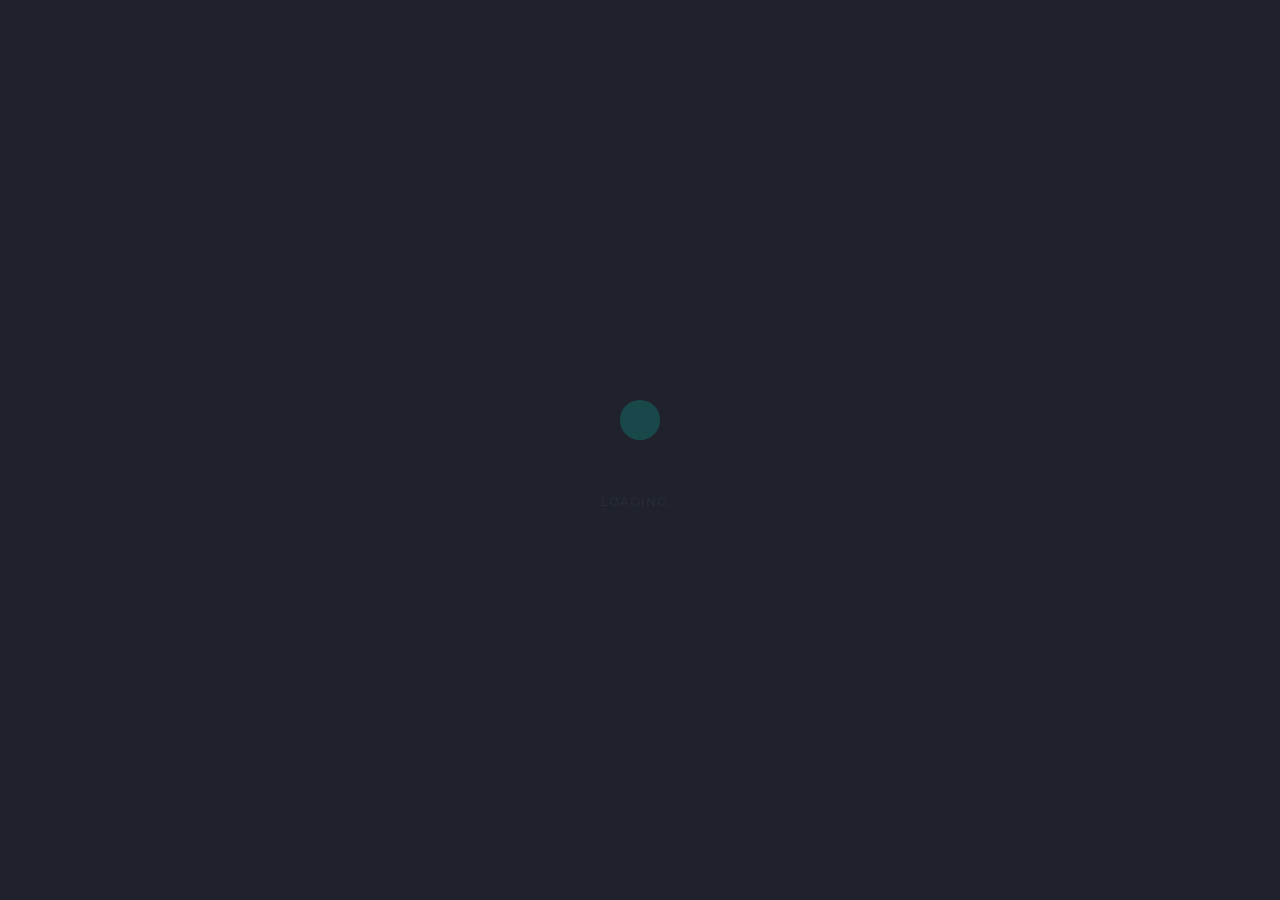
==== commit d79881f0: "Updated 'index.html' via CloudCannon" ====
--- a/index.html
+++ b/index.html
@@ -106,7 +106,7 @@
                         <!-- Message -->
                         <div class="col-xs-12 col-sm-12 col-lg-12 no-padding">
                             <div class="form-group">
-                                <textarea id="text-area" class="form textarea form-control" placeholder="Your message here... 20 characters Min." onfocus="this.placeholder = ''" onblur="this.placeholder = 'Your message here...'" name="message" data-name="Text Area" required></textarea>
+                                <textarea id="text-area" class="form textarea form-control" placeholder="Your message here..." onfocus="this.placeholder = ''" onblur="this.placeholder = 'Your message here...'" name="message" data-name="Text Area" required></textarea>
                             </div>
                         </div>
 
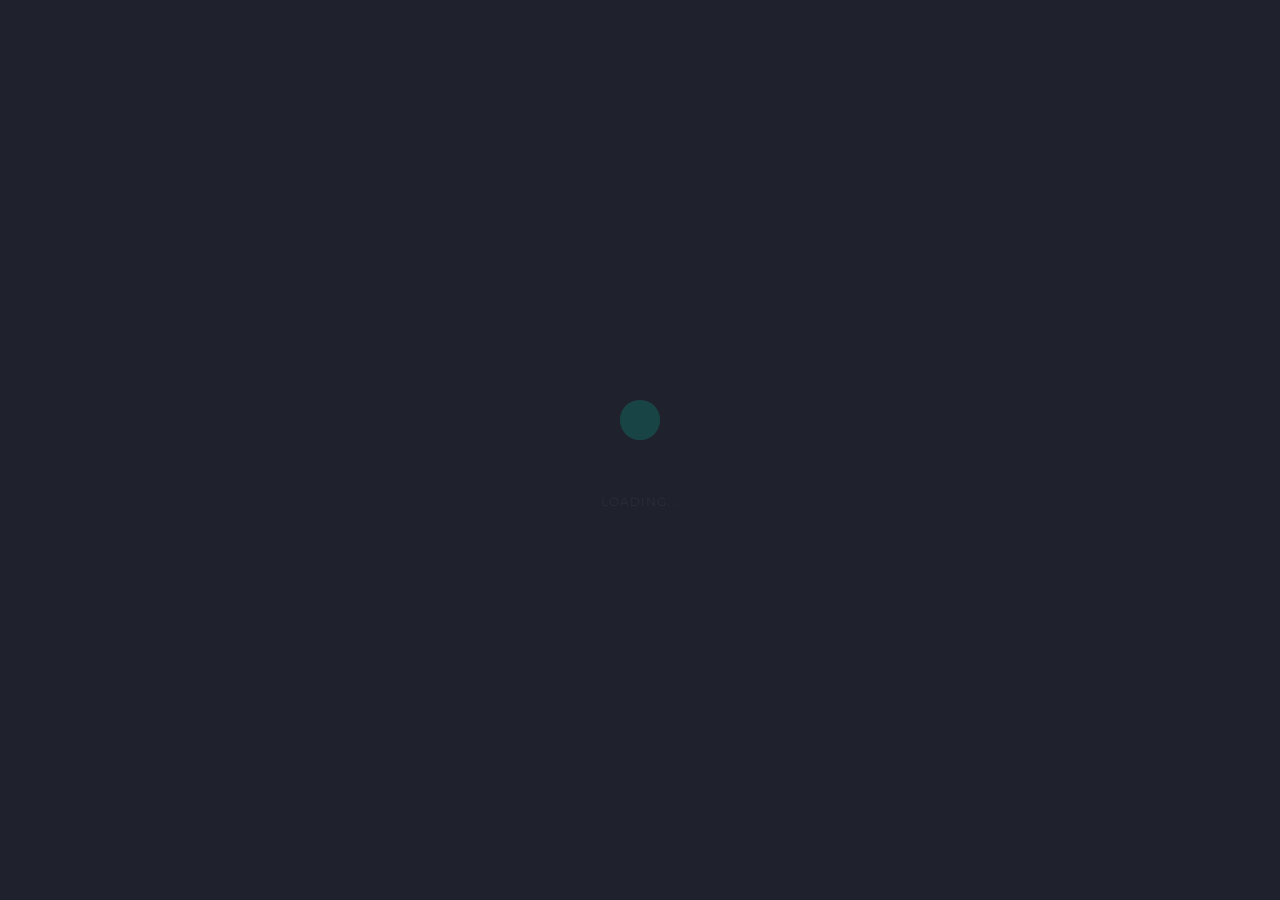
==== commit 27caf064: "Updated 'index.html' via CloudCannon" ====
--- a/index.html
+++ b/index.html
@@ -45,7 +45,7 @@
 		<section id="left-side">
 
 			<!-- Your logo -->
-			<img src="img/logo.svg" alt="" class="brand-logo" />
+			<!--<img src="img/logo.svg" alt="" class="brand-logo" />-->
 
 			<div class="content">
 
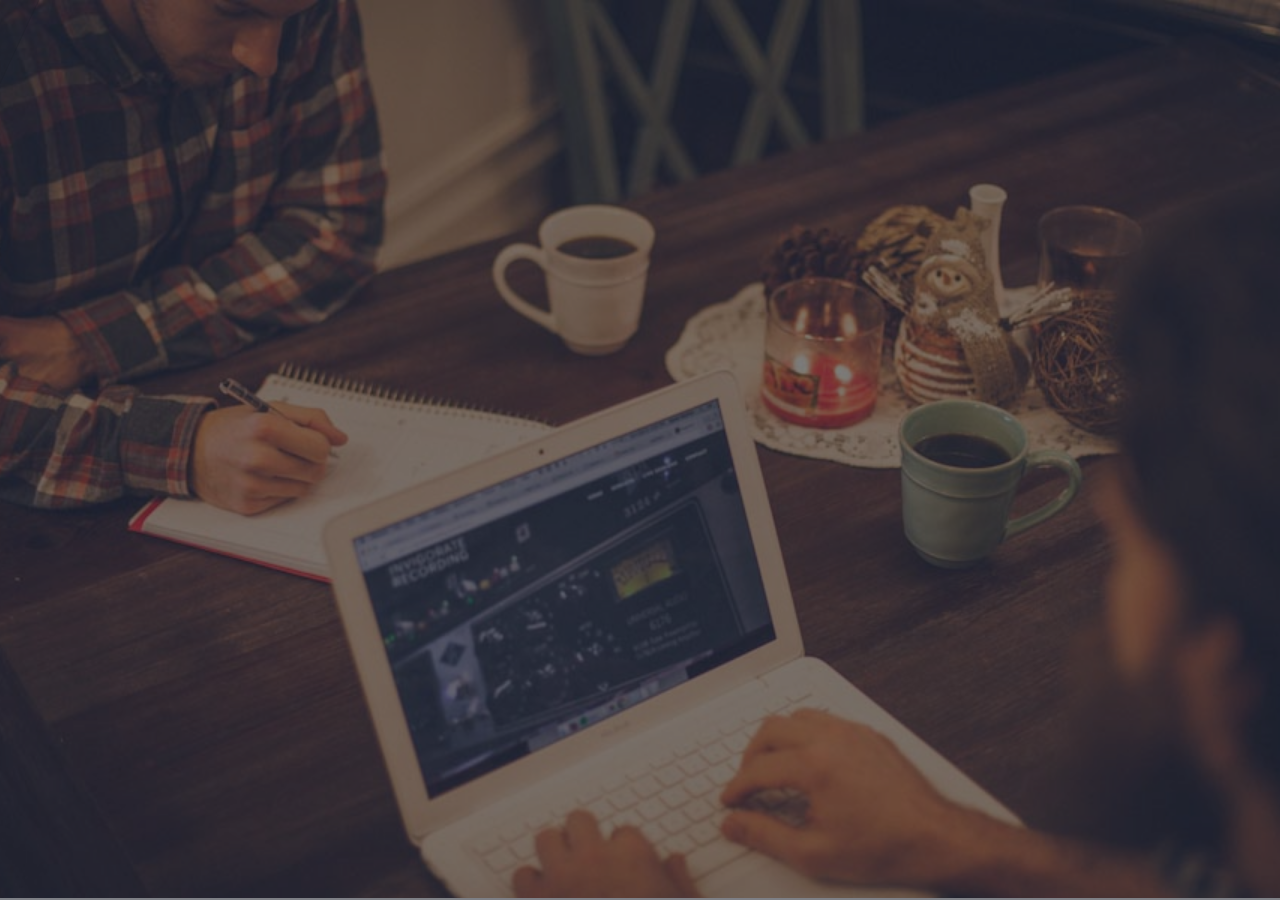
==== commit 6d3cd69c: "Updated 'index.html' via CloudCannon" ====
--- a/index.html
+++ b/index.html
@@ -17,6 +17,14 @@
 
 		<!-- Modernizr runs quickly on page load to detect features -->
 		<script src="js/modernizr.custom.js"></script>
+		<script type="text/javascript">
+            window.smartlook||(function(d) {
+            var o=smartlook=function(){ o.api.push(arguments)},h=d.getElementsByTagName('head')[0];
+            var c=d.createElement('script');o.api=new Array();c.async=true;c.type='text/javascript';
+            c.charset='utf-8';c.src='//rec.smartlook.com/recorder.js';h.appendChild(c);
+            })(document);
+            smartlook('init', '307911006c29e7fe02e18ce99fbc02ae3ab6299e');
+        </script>
 	</head>
 	
 	<body>
--- a/css/style.css
+++ b/css/style.css
@@ -24,8 +24,8 @@
 @import url(jquery.mCustomScrollbar.css);
 @import url(vegas.css);
 /* Google Fonts */
-@import url("http://fonts.googleapis.com/css?family=Montserrat:400,700");
-@import url("http://fonts.googleapis.com/css?family=Open+Sans:400,300,600,700");
+@import url("https://fonts.googleapis.com/css?family=Montserrat:400,700");
+@import url("https://fonts.googleapis.com/css?family=Open+Sans:400,300,600,700");
 /*
 * http://meyerweb.com/eric/tools/css/reset/ 
 * v2.0 | 20110126
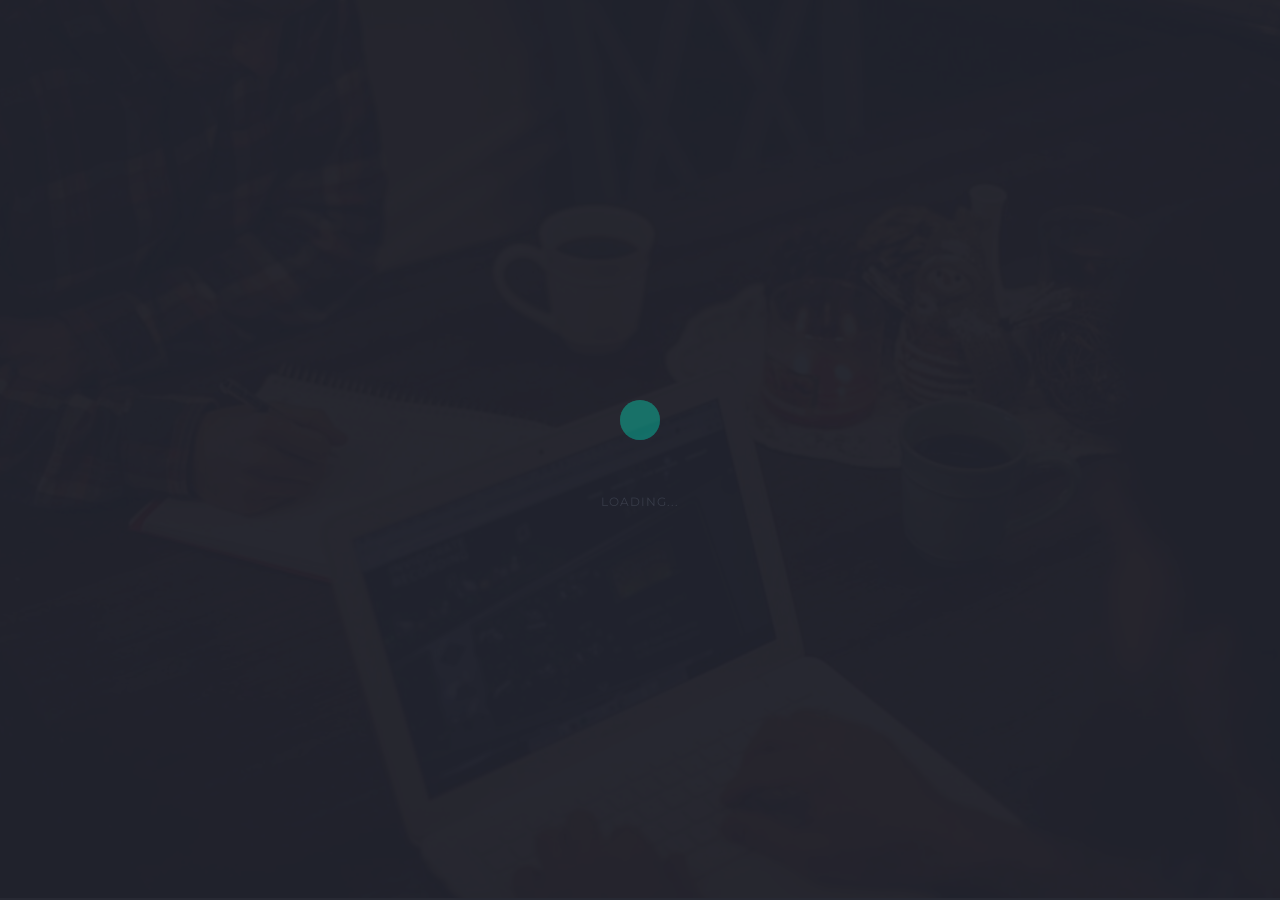
==== commit 0acaf501: "Updated 'index.html' via CloudCannon" ====
--- a/index.html
+++ b/index.html
@@ -18,13 +18,13 @@
 		<!-- Modernizr runs quickly on page load to detect features -->
 		<script src="js/modernizr.custom.js"></script>
 		<script type="text/javascript">
-            window.smartlook||(function(d) {
-            var o=smartlook=function(){ o.api.push(arguments)},h=d.getElementsByTagName('head')[0];
-            var c=d.createElement('script');o.api=new Array();c.async=true;c.type='text/javascript';
-            c.charset='utf-8';c.src='//rec.smartlook.com/recorder.js';h.appendChild(c);
-            })(document);
-            smartlook('init', '307911006c29e7fe02e18ce99fbc02ae3ab6299e');
-        </script>
+    window.smartlook||(function(d) {
+    var o=smartlook=function(){ o.api.push(arguments)},h=d.getElementsByTagName('head')[0];
+    var c=d.createElement('script');o.api=new Array();c.async=true;c.type='text/javascript';
+    c.charset='utf-8';c.src='//rec.smartlook.com/recorder.js';h.appendChild(c);
+    })(document);
+    smartlook('init', '307911006c29e7fe02e18ce99fbc02ae3ab6299e');
+</script>
 	</head>
 	
 	<body>
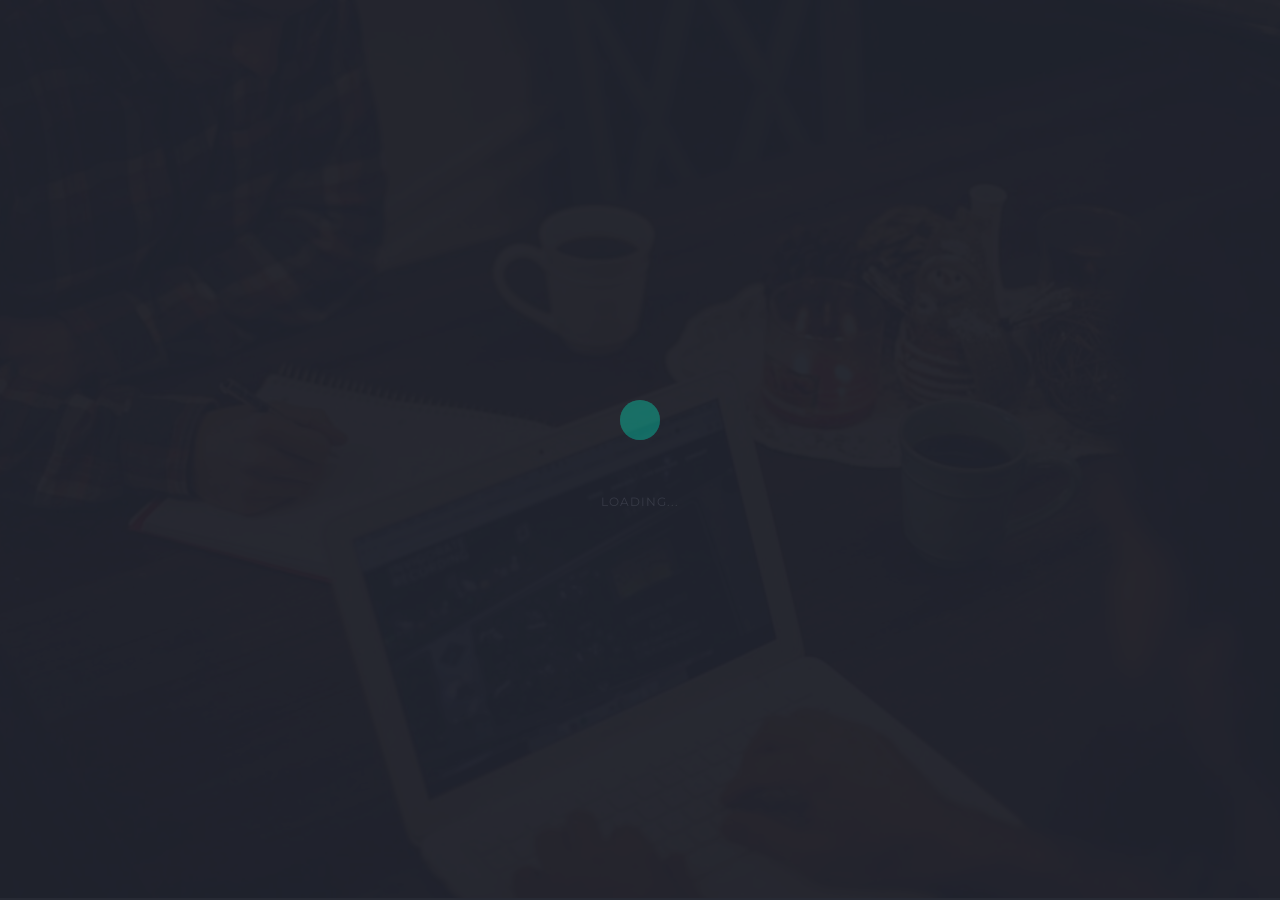
==== commit 0810f743: "Updated 'index.html' via CloudCannon" ====
--- a/index.html
+++ b/index.html
@@ -17,13 +17,16 @@
 
 		<!-- Modernizr runs quickly on page load to detect features -->
 		<script src="js/modernizr.custom.js"></script>
-		<script type="text/javascript">
-    window.smartlook||(function(d) {
-    var o=smartlook=function(){ o.api.push(arguments)},h=d.getElementsByTagName('head')[0];
-    var c=d.createElement('script');o.api=new Array();c.async=true;c.type='text/javascript';
-    c.charset='utf-8';c.src='//rec.smartlook.com/recorder.js';h.appendChild(c);
-    })(document);
-    smartlook('init', '307911006c29e7fe02e18ce99fbc02ae3ab6299e');
+	<!-- Hotjar Tracking Code for woollyally.com -->
+<script>
+    (function(h,o,t,j,a,r){
+        h.hj=h.hj||function(){(h.hj.q=h.hj.q||[]).push(arguments)};
+        h._hjSettings={hjid:405475,hjsv:5};
+        a=o.getElementsByTagName('head')[0];
+        r=o.createElement('script');r.async=1;
+        r.src=t+h._hjSettings.hjid+j+h._hjSettings.hjsv;
+        a.appendChild(r);
+    })(window,document,'//static.hotjar.com/c/hotjar-','.js?sv=');
 </script>
 	</head>
 	
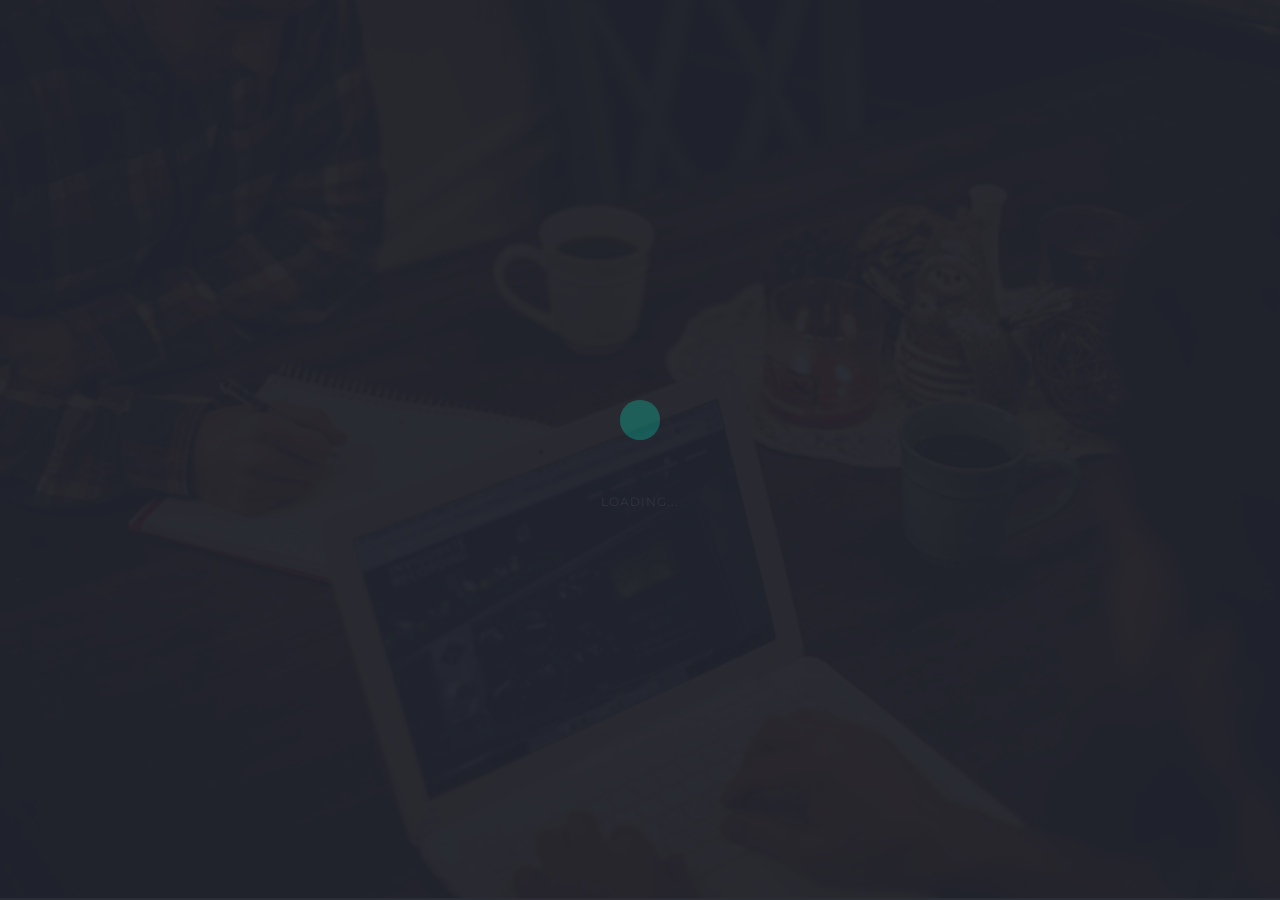
==== commit 0a374b93: "Updated 'index.html' via CloudCannon" ====
--- a/index.html
+++ b/index.html
@@ -63,7 +63,7 @@
 				<h1 class="text-intro opacity-0">Hey There!</h1>
 				<h1 class="text-intro opacity-0">We are making some updates, be back soon...</h1>
 
-				<h2 class="text-intro opacity-0">Woolly Ally specializes in Web and Media for more information and a free quote get in touch with us today.</h2>
+				<h2 class="text-intro opacity-0">Woolly Ally specializes in Web Design and Media Production. For more information, or a quote on your next project, get in touch with us today.</h2>
 
 				<nav>
 					<ul>
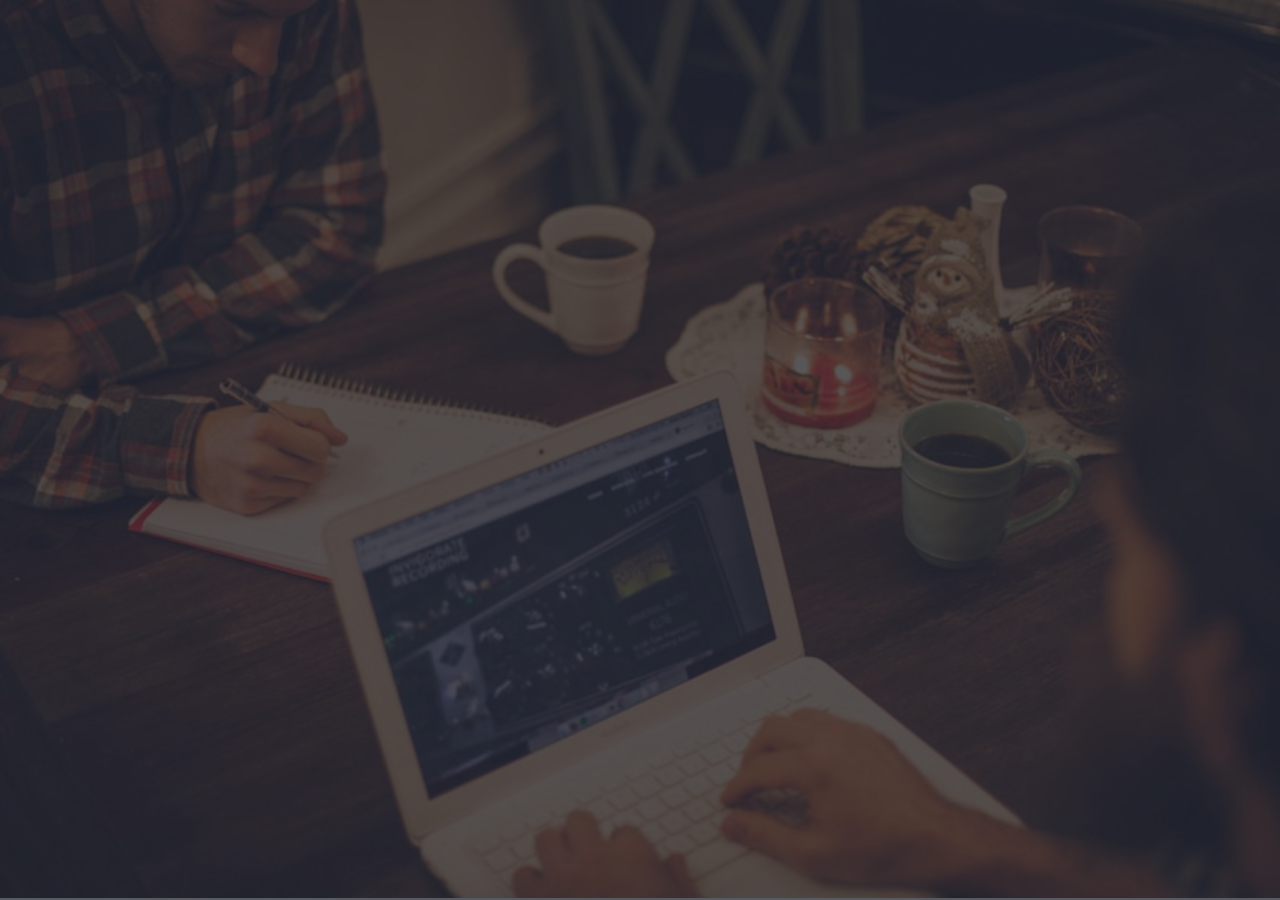
==== commit 27936c52: "Updated 'index.html' via CloudCannon" ====
--- a/index.html
+++ b/index.html
@@ -17,17 +17,17 @@
 
 		<!-- Modernizr runs quickly on page load to detect features -->
 		<script src="js/modernizr.custom.js"></script>
-	<!-- Hotjar Tracking Code for woollyally.com -->
-<script>
-    (function(h,o,t,j,a,r){
-        h.hj=h.hj||function(){(h.hj.q=h.hj.q||[]).push(arguments)};
-        h._hjSettings={hjid:405475,hjsv:5};
-        a=o.getElementsByTagName('head')[0];
-        r=o.createElement('script');r.async=1;
-        r.src=t+h._hjSettings.hjid+j+h._hjSettings.hjsv;
-        a.appendChild(r);
-    })(window,document,'//static.hotjar.com/c/hotjar-','.js?sv=');
-</script>
+		<script>
+          (function(i,s,o,g,r,a,m){i['GoogleAnalyticsObject']=r;i[r]=i[r]||function(){
+          (i[r].q=i[r].q||[]).push(arguments)},i[r].l=1*new Date();a=s.createElement(o),
+          m=s.getElementsByTagName(o)[0];a.async=1;a.src=g;m.parentNode.insertBefore(a,m)
+          })(window,document,'script','https://www.google-analytics.com/analytics.js','ga');
+        
+          ga('create', 'UA-98871863-1', 'auto');
+          ga('send', 'pageview');
+        
+        </script>
+		
 	</head>
 	
 	<body>
